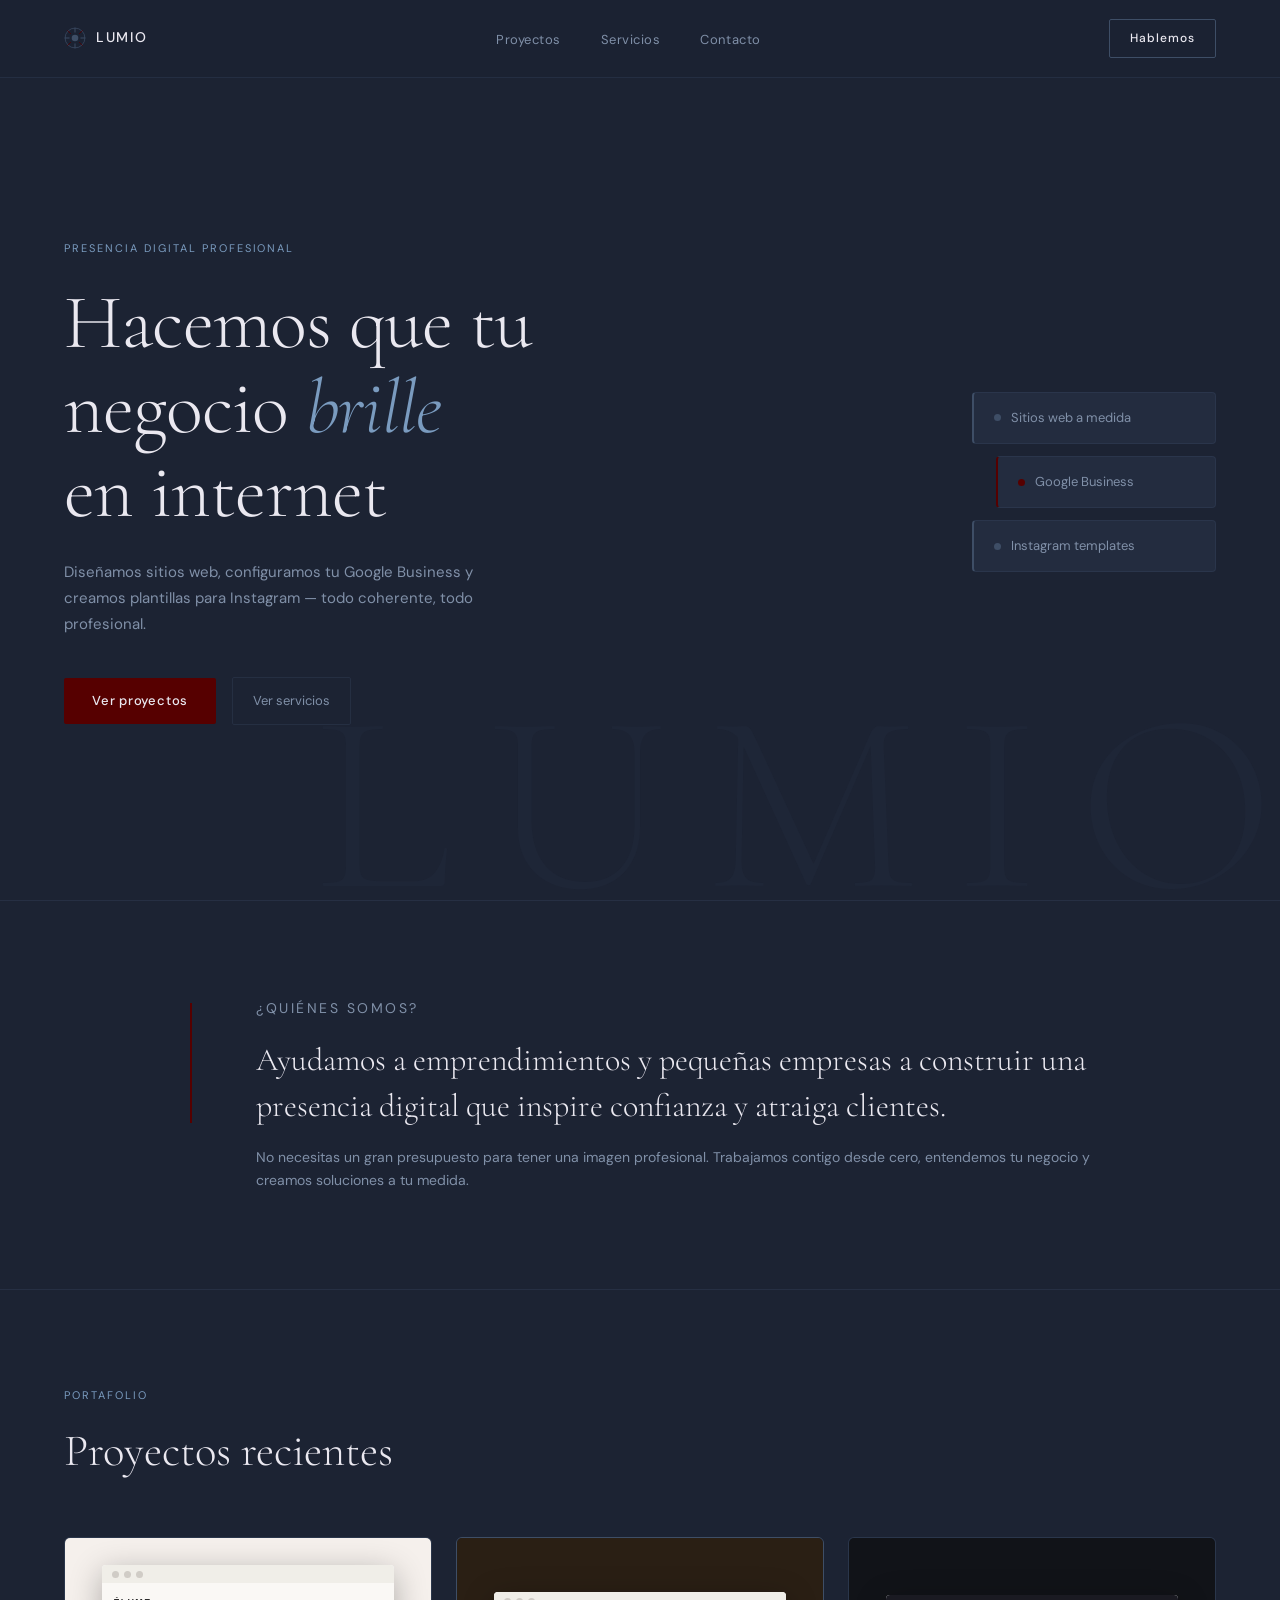
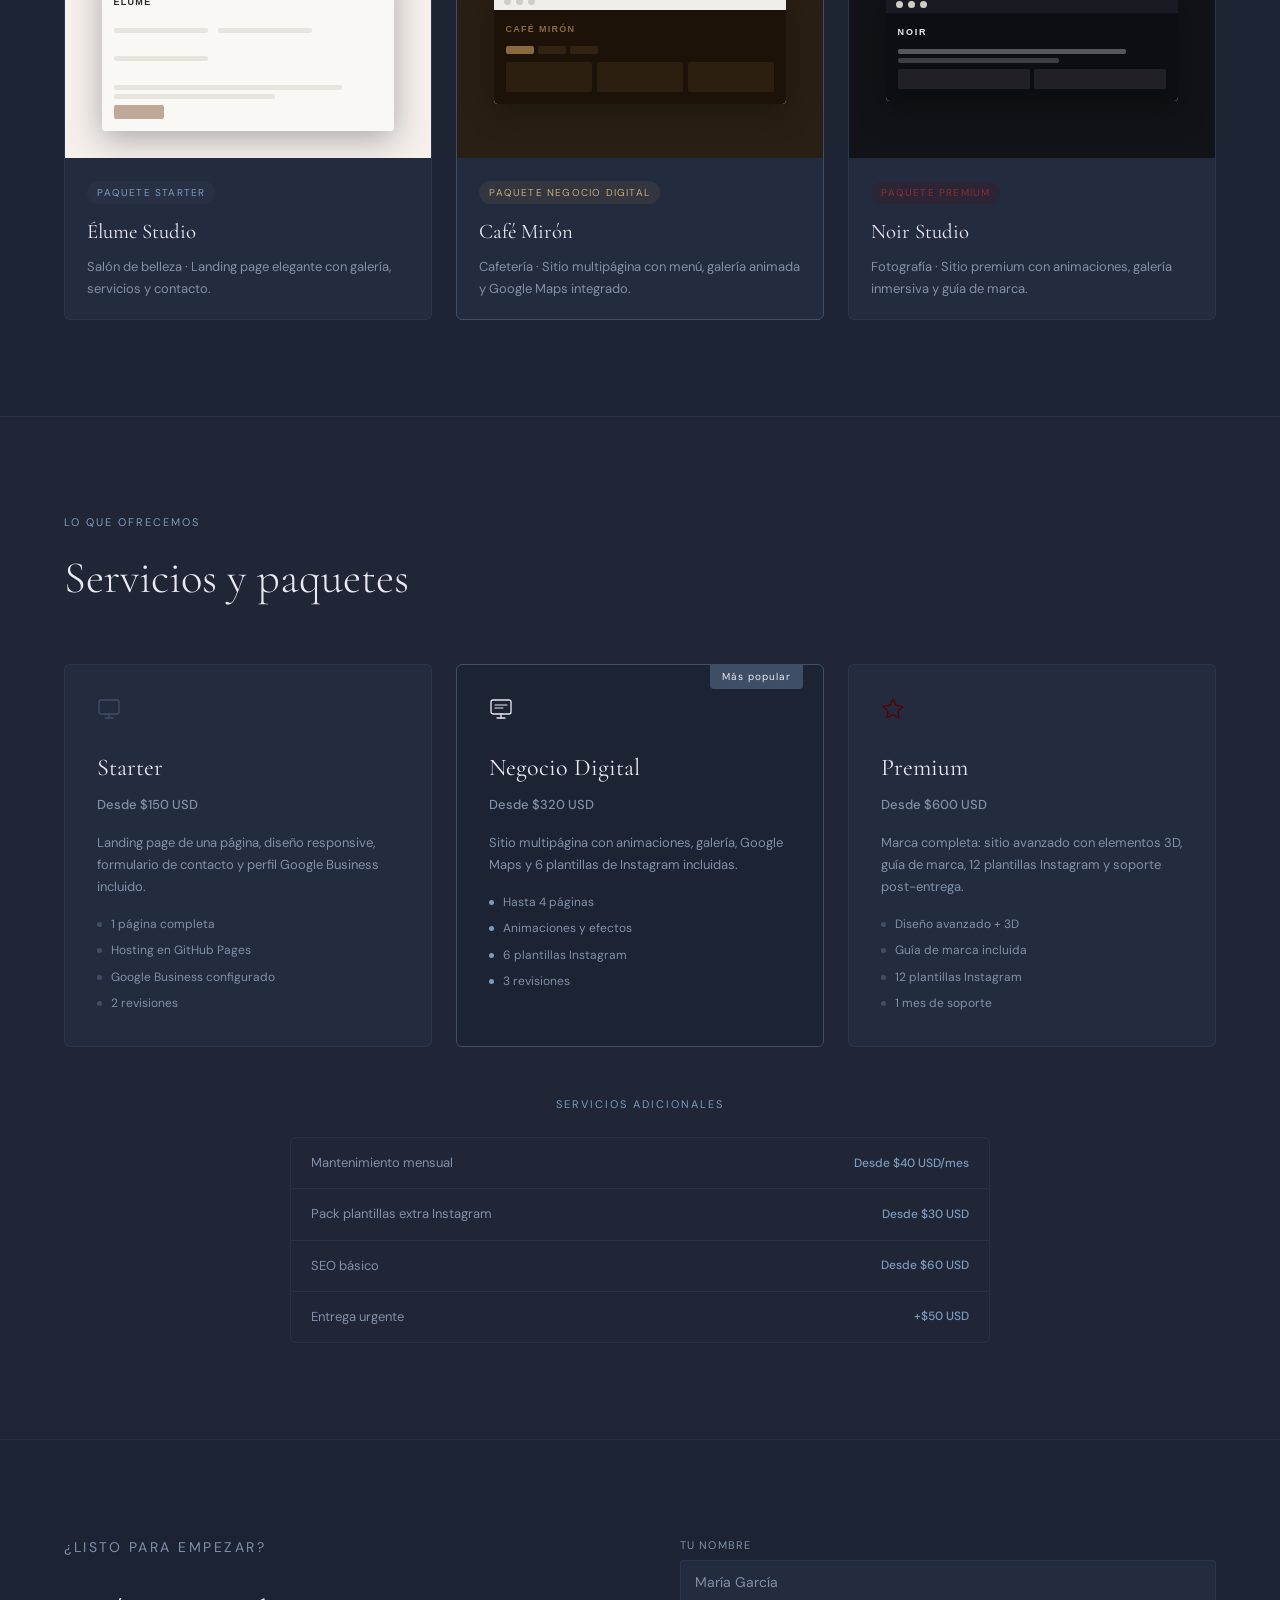
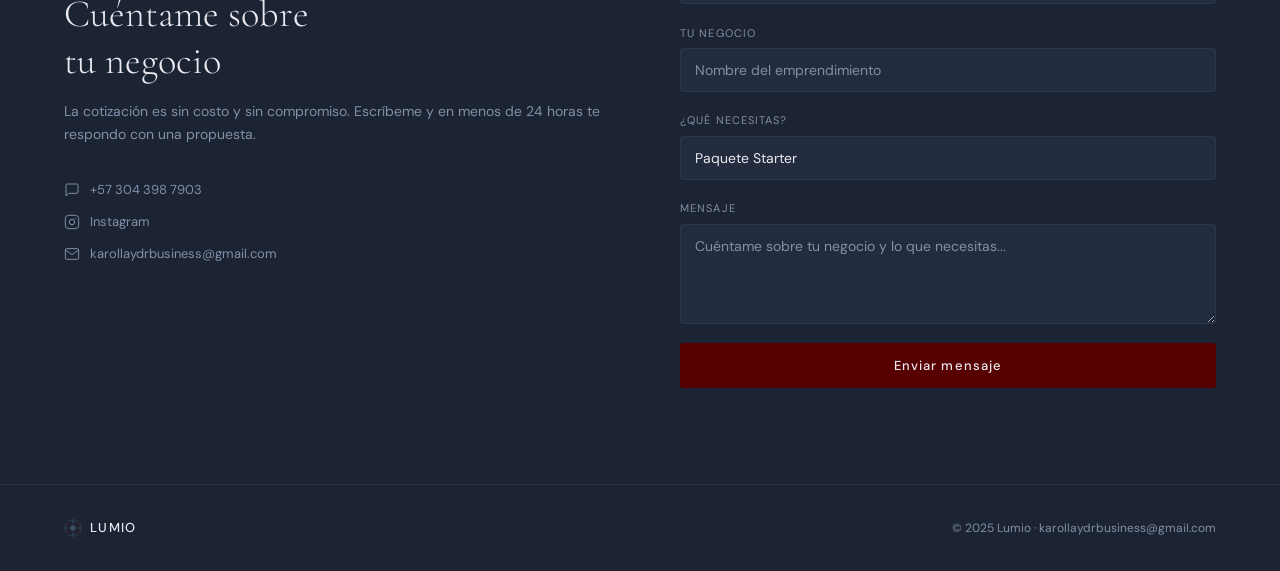
==== index.html @ 151c06fd "archivos" ====
<!DOCTYPE html>
<html lang="es">
<head>
  <meta charset="UTF-8">
  <meta name="viewport" content="width=device-width, initial-scale=1.0">
  <title>Lumio — Presencia Digital Profesional</title>
  <link rel="preconnect" href="https://fonts.googleapis.com">
  <link rel="preconnect" href="https://fonts.gstatic.com" crossorigin>
  <link href="https://fonts.googleapis.com/css2?family=Cormorant+Garamond:ital,wght@0,300;0,400;0,600;1,300;1,400&family=DM+Sans:wght@300;400;500&display=swap" rel="stylesheet">
  <link rel="stylesheet" href="style.css">
</head>
<body>

  <!-- NAV -->
  <nav class="nav">
    <div class="nav-logo">
      <svg width="22" height="22" viewBox="0 0 30 30" fill="none">
        <circle cx="15" cy="15" r="13.5" stroke="#3E4E66" stroke-width="1"/>
        <circle cx="15" cy="15" r="4.5" fill="#3E4E66"/>
        <line x1="15" y1="1.5" x2="15" y2="7" stroke="#3E4E66" stroke-width="1.3" stroke-linecap="round"/>
        <line x1="15" y1="23" x2="15" y2="28.5" stroke="#3E4E66" stroke-width="1.3" stroke-linecap="round"/>
        <line x1="1.5" y1="15" x2="7" y2="15" stroke="#3E4E66" stroke-width="1.3" stroke-linecap="round"/>
        <line x1="23" y1="15" x2="28.5" y2="15" stroke="#3E4E66" stroke-width="1.3" stroke-linecap="round"/>
        <line x1="5" y1="5" x2="9" y2="9" stroke="#560000" stroke-width="1.1" stroke-linecap="round"/>
        <line x1="21" y1="21" x2="25" y2="25" stroke="#560000" stroke-width="1.1" stroke-linecap="round"/>
        <line x1="25" y1="5" x2="21" y2="9" stroke="#560000" stroke-width="1.1" stroke-linecap="round"/>
        <line x1="9" y1="21" x2="5" y2="25" stroke="#560000" stroke-width="1.1" stroke-linecap="round"/>
      </svg>
      <span>LUMIO</span>
    </div>
    <ul class="nav-links">
      <li><a href="#proyectos">Proyectos</a></li>
      <li><a href="#servicios">Servicios</a></li>
      <li><a href="#contacto">Contacto</a></li>
    </ul>
    <a href="https://wa.me/573043987903" target="_blank" class="nav-cta">Hablemos</a>
  </nav>

  <!-- HERO -->
  <section class="hero">
    <div class="hero-bg-text">LUMIO</div>
    <div class="hero-content">
      <p class="hero-tag">Presencia digital profesional</p>
      <h1 class="hero-title">
        Hacemos que tu<br>
        negocio <em>brille</em><br>
        en internet
      </h1>
      <p class="hero-sub">Diseñamos sitios web, configuramos tu Google Business y creamos plantillas para Instagram — todo coherente, todo profesional.</p>
      <div class="hero-actions">
        <a href="#proyectos" class="btn-primary">Ver proyectos</a>
        <a href="#servicios" class="btn-ghost">Ver servicios</a>
      </div>
    </div>
    <div class="hero-visual">
      <div class="hero-card hc1">
        <span class="hc-dot"></span>
        <p>Sitios web a medida</p>
      </div>
      <div class="hero-card hc2">
        <span class="hc-dot hc-dot--red"></span>
        <p>Google Business</p>
      </div>
      <div class="hero-card hc3">
        <span class="hc-dot"></span>
        <p>Instagram templates</p>
      </div>
    </div>
  </section>

  <!-- SOBRE LUMIO -->
  <section class="about">
    <div class="about-inner">
      <div class="about-line"></div>
      <div class="about-text">
        <p class="about-label">¿Quiénes somos?</p>
        <h2>Ayudamos a emprendimientos y pequeñas empresas a construir una presencia digital que inspire confianza y atraiga clientes.</h2>
        <p>No necesitas un gran presupuesto para tener una imagen profesional. Trabajamos contigo desde cero, entendemos tu negocio y creamos soluciones a tu medida.</p>
      </div>
    </div>
  </section>

  <!-- PROYECTOS -->
  <section class="projects" id="proyectos">
    <div class="section-header">
      <p class="section-tag">Portafolio</p>
      <h2>Proyectos recientes</h2>
    </div>

    <div class="projects-grid">

      <div class="project-card">
        <div class="project-img pi1">
          <div class="project-overlay">
            <a href="elume-studio/index.html" class="project-link" target="_blank">Ver sitio →</a>
          </div>
          <div class="project-mockup">
            <div class="pm-bar">
              <span></span><span></span><span></span>
            </div>
            <div class="pm-content pm-elume">
              <div class="pm-logo">ÉLUME</div>
              <div class="pm-nav-lines">
                <div class="pm-line short"></div>
                <div class="pm-line short"></div>
                <div class="pm-line short"></div>
              </div>
              <div class="pm-hero-block">
                <div class="pm-line long"></div>
                <div class="pm-line medium"></div>
                <div class="pm-btn-sm"></div>
              </div>
            </div>
          </div>
        </div>
        <div class="project-info">
          <span class="project-tag">Paquete Starter</span>
          <h3>Élume Studio</h3>
          <p>Salón de belleza · Landing page elegante con galería, servicios y contacto.</p>
        </div>
      </div>

      <div class="project-card project-card--featured">
        <div class="project-img pi2">
          <div class="project-overlay">
            <a href="cafe-miron/index.html" class="project-link" target="_blank">Ver sitio →</a>
          </div>
          <div class="project-mockup">
            <div class="pm-bar">
              <span></span><span></span><span></span>
            </div>
            <div class="pm-content pm-cafe">
              <div class="pm-logo" style="color:#8B6A3E;">CAFÉ MIRÓN</div>
              <div class="pm-tabs">
                <div class="pm-tab active"></div>
                <div class="pm-tab"></div>
                <div class="pm-tab"></div>
              </div>
              <div class="pm-cards-row">
                <div class="pm-mini-card"></div>
                <div class="pm-mini-card"></div>
                <div class="pm-mini-card"></div>
              </div>
            </div>
          </div>
        </div>
        <div class="project-info">
          <span class="project-tag project-tag--featured">Paquete Negocio Digital</span>
          <h3>Café Mirón</h3>
          <p>Cafetería · Sitio multipágina con menú, galería animada y Google Maps integrado.</p>
        </div>
      </div>

      <div class="project-card">
        <div class="project-img pi3">
          <div class="project-overlay">
            <a href="noir-studio/index.html" class="project-link" target="_blank">Ver sitio →</a>
          </div>
          <div class="project-mockup">
            <div class="pm-bar pm-bar--dark">
              <span></span><span></span><span></span>
            </div>
            <div class="pm-content pm-noir">
              <div class="pm-logo" style="color:#EAE8F0; letter-spacing:0.2em;">NOIR</div>
              <div class="pm-hero-full">
                <div class="pm-line long" style="background:rgba(255,255,255,0.3)"></div>
                <div class="pm-line medium" style="background:rgba(255,255,255,0.2)"></div>
              </div>
              <div class="pm-grid-2">
                <div class="pm-img-block dark"></div>
                <div class="pm-img-block dark"></div>
              </div>
            </div>
          </div>
        </div>
        <div class="project-info">
          <span class="project-tag project-tag--premium">Paquete Premium</span>
          <h3>Noir Studio</h3>
          <p>Fotografía · Sitio premium con animaciones, galería inmersiva y guía de marca.</p>
        </div>
      </div>

    </div>
  </section>

  <!-- SERVICIOS -->
  <section class="services" id="servicios">
    <div class="section-header">
      <p class="section-tag">Lo que ofrecemos</p>
      <h2>Servicios y paquetes</h2>
    </div>

    <div class="services-grid">
      <div class="service-card">
        <div class="service-icon">
          <svg width="24" height="24" viewBox="0 0 24 24" fill="none">
            <rect x="2" y="3" width="20" height="14" rx="2" stroke="#3E4E66" stroke-width="1.3"/>
            <line x1="8" y1="21" x2="16" y2="21" stroke="#3E4E66" stroke-width="1.3" stroke-linecap="round"/>
            <line x1="12" y1="17" x2="12" y2="21" stroke="#3E4E66" stroke-width="1.3" stroke-linecap="round"/>
          </svg>
        </div>
        <h3>Starter</h3>
        <p class="service-price">Desde $150 USD</p>
        <p>Landing page de una página, diseño responsive, formulario de contacto y perfil Google Business incluido.</p>
        <ul>
          <li>1 página completa</li>
          <li>Hosting en GitHub Pages</li>
          <li>Google Business configurado</li>
          <li>2 revisiones</li>
        </ul>
      </div>

      <div class="service-card service-card--featured">
        <div class="service-badge">Más popular</div>
        <div class="service-icon">
          <svg width="24" height="24" viewBox="0 0 24 24" fill="none">
            <rect x="2" y="3" width="20" height="14" rx="2" stroke="#EAE8F0" stroke-width="1.3"/>
            <line x1="6" y1="8" x2="18" y2="8" stroke="#EAE8F0" stroke-width="1" stroke-linecap="round"/>
            <line x1="6" y1="11" x2="14" y2="11" stroke="#EAE8F0" stroke-width="1" stroke-linecap="round"/>
            <line x1="8" y1="21" x2="16" y2="21" stroke="#EAE8F0" stroke-width="1.3" stroke-linecap="round"/>
            <line x1="12" y1="17" x2="12" y2="21" stroke="#EAE8F0" stroke-width="1.3" stroke-linecap="round"/>
          </svg>
        </div>
        <h3>Negocio Digital</h3>
        <p class="service-price">Desde $320 USD</p>
        <p>Sitio multipágina con animaciones, galería, Google Maps y 6 plantillas de Instagram incluidas.</p>
        <ul>
          <li>Hasta 4 páginas</li>
          <li>Animaciones y efectos</li>
          <li>6 plantillas Instagram</li>
          <li>3 revisiones</li>
        </ul>
      </div>

      <div class="service-card">
        <div class="service-icon">
          <svg width="24" height="24" viewBox="0 0 24 24" fill="none">
            <polygon points="12,2 15.09,8.26 22,9.27 17,14.14 18.18,21.02 12,17.77 5.82,21.02 7,14.14 2,9.27 8.91,8.26" stroke="#560000" stroke-width="1.3" stroke-linejoin="round"/>
          </svg>
        </div>
        <h3>Premium</h3>
        <p class="service-price">Desde $600 USD</p>
        <p>Marca completa: sitio avanzado con elementos 3D, guía de marca, 12 plantillas Instagram y soporte post-entrega.</p>
        <ul>
          <li>Diseño avanzado + 3D</li>
          <li>Guía de marca incluida</li>
          <li>12 plantillas Instagram</li>
          <li>1 mes de soporte</li>
        </ul>
      </div>
    </div>

    <div class="addons">
      <p class="section-tag" style="text-align:center; margin-bottom:1.5rem;">Servicios adicionales</p>
      <div class="addons-grid">
        <div class="addon">
          <span>Mantenimiento mensual</span>
          <span class="addon-price">Desde $40 USD/mes</span>
        </div>
        <div class="addon">
          <span>Pack plantillas extra Instagram</span>
          <span class="addon-price">Desde $30 USD</span>
        </div>
        <div class="addon">
          <span>SEO básico</span>
          <span class="addon-price">Desde $60 USD</span>
        </div>
        <div class="addon">
          <span>Entrega urgente</span>
          <span class="addon-price">+$50 USD</span>
        </div>
      </div>
    </div>
  </section>

  <!-- CONTACTO -->
  <section class="contact" id="contacto">
    <div class="contact-inner">
      <div class="contact-text">
        <p class="section-tag">¿Listo para empezar?</p>
        <h2>Cuéntame sobre<br>tu negocio</h2>
        <p>La cotización es sin costo y sin compromiso. Escríbeme y en menos de 24 horas te respondo con una propuesta.</p>
        <div class="contact-channels">
          <a href="https://wa.me/573043987903" target="_blank" class="channel">
            <svg width="16" height="16" viewBox="0 0 24 24" fill="none"><path d="M21 15a2 2 0 0 1-2 2H7l-4 4V5a2 2 0 0 1 2-2h14a2 2 0 0 1 2 2z" stroke="currentColor" stroke-width="1.5" stroke-linejoin="round"/></svg>
            +57 304 398 7903
          </a>
          <a href="#" class="channel">
            <svg width="16" height="16" viewBox="0 0 24 24" fill="none"><rect x="2" y="2" width="20" height="20" rx="5" stroke="currentColor" stroke-width="1.5"/><circle cx="12" cy="12" r="4" stroke="currentColor" stroke-width="1.5"/><circle cx="17.5" cy="6.5" r="1" fill="currentColor"/></svg>
            Instagram
          </a>
          <a href="mailto:karollaydrbusiness@gmail.com" class="channel">
            <svg width="16" height="16" viewBox="0 0 24 24" fill="none"><path d="M4 4h16c1.1 0 2 .9 2 2v12c0 1.1-.9 2-2 2H4c-1.1 0-2-.9-2-2V6c0-1.1.9-2 2-2z" stroke="currentColor" stroke-width="1.5"/><polyline points="22,6 12,13 2,6" stroke="currentColor" stroke-width="1.5"/></svg>
            karollaydrbusiness@gmail.com
          </a>
        </div>
      </div>
      <div class="contact-form">
        <div class="form-group">
          <label>Tu nombre</label>
          <input type="text" placeholder="María García">
        </div>
        <div class="form-group">
          <label>Tu negocio</label>
          <input type="text" placeholder="Nombre del emprendimiento">
        </div>
        <div class="form-group">
          <label>¿Qué necesitas?</label>
          <select>
            <option>Paquete Starter</option>
            <option>Paquete Negocio Digital</option>
            <option>Paquete Premium</option>
            <option>No estoy seguro/a</option>
          </select>
        </div>
        <div class="form-group">
          <label>Mensaje</label>
          <textarea placeholder="Cuéntame sobre tu negocio y lo que necesitas..."></textarea>
        </div>
        <button class="btn-submit">Enviar mensaje</button>
      </div>
    </div>
  </section>

  <!-- FOOTER -->
  <footer class="footer">
    <div class="footer-inner">
      <div class="footer-logo">
        <svg width="18" height="18" viewBox="0 0 30 30" fill="none">
          <circle cx="15" cy="15" r="13.5" stroke="#3E4E66" stroke-width="1"/>
          <circle cx="15" cy="15" r="4.5" fill="#3E4E66"/>
          <line x1="15" y1="1.5" x2="15" y2="7" stroke="#3E4E66" stroke-width="1.3" stroke-linecap="round"/>
          <line x1="15" y1="23" x2="15" y2="28.5" stroke="#3E4E66" stroke-width="1.3" stroke-linecap="round"/>
          <line x1="1.5" y1="15" x2="7" y2="15" stroke="#3E4E66" stroke-width="1.3" stroke-linecap="round"/>
          <line x1="23" y1="15" x2="28.5" y2="15" stroke="#3E4E66" stroke-width="1.3" stroke-linecap="round"/>
          <line x1="5" y1="5" x2="9" y2="9" stroke="#560000" stroke-width="1.1" stroke-linecap="round"/>
          <line x1="21" y1="21" x2="25" y2="25" stroke="#560000" stroke-width="1.1" stroke-linecap="round"/>
          <line x1="25" y1="5" x2="21" y2="9" stroke="#560000" stroke-width="1.1" stroke-linecap="round"/>
          <line x1="9" y1="21" x2="5" y2="25" stroke="#560000" stroke-width="1.1" stroke-linecap="round"/>
        </svg>
        <span>LUMIO</span>
      </div>
      <p>© 2025 Lumio · <a href="mailto:karollaydrbusiness@gmail.com" style="color:var(--muted); text-decoration:none;">karollaydrbusiness@gmail.com</a></p>
    </div>
  </footer>

  <script src="main.js"></script>
</body>
</html>
---- style.css ----
/* ── RESET & BASE ── */
*, *::before, *::after { box-sizing: border-box; margin: 0; padding: 0; }
 
:root {
  --blue-dark:   #1C2333;
  --blue-mid:    #3E4E66;
  --blue-light:  #7A9BBF;
  --burgundy:    #560000;
  --burgundy-lt: #8B3030;
  --cream:       #EAE8F0;
  --muted:       #8090A8;
  --surface:     #232C3F;
  --border:      rgba(62, 78, 102, 0.3);
  --font-display: 'Cormorant Garamond', Georgia, serif;
  --font-body:    'DM Sans', sans-serif;
}
 
html { scroll-behavior: smooth; }
 
body {
  background: var(--blue-dark);
  color: var(--cream);
  font-family: var(--font-body);
  font-size: 16px;
  line-height: 1.7;
  overflow-x: hidden;
}
 
/* ── NAV ── */
.nav {
  position: fixed;
  top: 0; left: 0; right: 0;
  z-index: 100;
  display: flex;
  align-items: center;
  justify-content: space-between;
  padding: 1.2rem 4rem;
  background: rgba(28, 35, 51, 0.85);
  backdrop-filter: blur(12px);
  border-bottom: 0.5px solid var(--border);
}
 
.nav-logo {
  display: flex;
  align-items: center;
  gap: 10px;
  font-family: var(--font-body);
  font-size: 14px;
  font-weight: 500;
  letter-spacing: 0.12em;
  color: var(--cream);
  text-decoration: none;
}
 
.nav-links {
  display: flex;
  gap: 2.5rem;
  list-style: none;
}
 
.nav-links a {
  font-size: 13px;
  color: var(--muted);
  text-decoration: none;
  letter-spacing: 0.04em;
  transition: color 0.2s;
}
 
.nav-links a:hover { color: var(--cream); }
 
.nav-cta {
  font-size: 12px;
  font-weight: 500;
  letter-spacing: 0.08em;
  color: var(--cream);
  text-decoration: none;
  border: 0.5px solid var(--blue-mid);
  padding: 8px 20px;
  border-radius: 2px;
  transition: background 0.2s, border-color 0.2s;
}
 
.nav-cta:hover {
  background: var(--blue-mid);
}
 
/* ── HERO ── */
.hero {
  min-height: 100vh;
  display: flex;
  align-items: center;
  justify-content: space-between;
  padding: 8rem 4rem 4rem;
  position: relative;
  overflow: hidden;
}
 
.hero-bg-text {
  position: absolute;
  bottom: -2rem;
  right: -2rem;
  font-family: var(--font-display);
  font-size: clamp(8rem, 20vw, 18rem);
  font-weight: 300;
  color: rgba(62, 78, 102, 0.08);
  letter-spacing: 0.15em;
  pointer-events: none;
  user-select: none;
  line-height: 1;
}
 
.hero-content {
  max-width: 580px;
  position: relative;
  z-index: 1;
  animation: fadeUp 0.9s ease both;
}
 
.hero-tag {
  font-size: 11px;
  letter-spacing: 0.18em;
  text-transform: uppercase;
  color: var(--blue-light);
  margin-bottom: 1.5rem;
}
 
.hero-title {
  font-family: var(--font-display);
  font-size: clamp(3rem, 6vw, 5rem);
  font-weight: 300;
  line-height: 1.1;
  margin-bottom: 1.5rem;
  letter-spacing: -0.01em;
}
 
.hero-title em {
  font-style: italic;
  color: var(--blue-light);
}
 
.hero-sub {
  font-size: 15px;
  color: var(--muted);
  max-width: 440px;
  margin-bottom: 2.5rem;
  line-height: 1.75;
}
 
.hero-actions {
  display: flex;
  gap: 1rem;
  align-items: center;
}
 
.btn-primary {
  font-size: 13px;
  font-weight: 500;
  letter-spacing: 0.06em;
  color: var(--cream);
  background: var(--burgundy);
  text-decoration: none;
  padding: 12px 28px;
  border-radius: 2px;
  transition: background 0.2s, transform 0.15s;
}
 
.btn-primary:hover {
  background: var(--burgundy-lt);
  transform: translateY(-1px);
}
 
.btn-ghost {
  font-size: 13px;
  color: var(--muted);
  text-decoration: none;
  padding: 12px 20px;
  border: 0.5px solid var(--border);
  border-radius: 2px;
  transition: color 0.2s, border-color 0.2s;
}
 
.btn-ghost:hover {
  color: var(--cream);
  border-color: var(--blue-mid);
}
 
.hero-visual {
  display: flex;
  flex-direction: column;
  gap: 12px;
  position: relative;
  z-index: 1;
  animation: fadeUp 0.9s 0.2s ease both;
}
 
.hero-card {
  background: var(--surface);
  border: 0.5px solid var(--border);
  border-left: 2px solid var(--blue-mid);
  border-radius: 4px;
  padding: 14px 20px;
  display: flex;
  align-items: center;
  gap: 10px;
  font-size: 13px;
  color: var(--muted);
  min-width: 220px;
  transition: transform 0.2s, border-color 0.2s;
}
 
.hero-card:hover {
  transform: translateX(4px);
  border-left-color: var(--blue-light);
}
 
.hc2 { border-left-color: var(--burgundy); margin-left: 24px; }
.hc2:hover { border-left-color: var(--burgundy-lt); }
 
.hc-dot {
  width: 7px; height: 7px;
  border-radius: 50%;
  background: var(--blue-mid);
  flex-shrink: 0;
}
 
.hc-dot--red { background: var(--burgundy); }
 
/* ── ABOUT ── */
.about {
  padding: 6rem 4rem;
  border-top: 0.5px solid var(--border);
}
 
.about-inner {
  display: flex;
  gap: 4rem;
  align-items: flex-start;
  max-width: 900px;
  margin: 0 auto;
}
 
.about-line {
  width: 2px;
  height: 120px;
  background: var(--burgundy);
  flex-shrink: 0;
  margin-top: 6px;
}
 
.about-label {
  font-size: 11px;
  letter-spacing: 0.18em;
  text-transform: uppercase;
  color: var(--blue-light);
  margin-bottom: 1rem;
}
 
.about-text h2 {
  font-family: var(--font-display);
  font-size: clamp(1.4rem, 2.5vw, 2rem);
  font-weight: 300;
  line-height: 1.45;
  margin-bottom: 1rem;
  color: var(--cream);
}
 
.about-text p {
  font-size: 14px;
  color: var(--muted);
}
 
/* ── PROJECTS ── */
.projects {
  padding: 6rem 4rem;
  border-top: 0.5px solid var(--border);
}
 
.section-header {
  margin-bottom: 3rem;
}
 
.section-tag {
  font-size: 11px;
  letter-spacing: 0.18em;
  text-transform: uppercase;
  color: var(--blue-light);
  margin-bottom: 0.5rem;
}
 
.section-header h2 {
  font-family: var(--font-display);
  font-size: clamp(2rem, 3.5vw, 2.8rem);
  font-weight: 300;
  color: var(--cream);
}
 
.projects-grid {
  display: grid;
  grid-template-columns: repeat(3, 1fr);
  gap: 1.5rem;
}
 
.project-card {
  background: var(--surface);
  border: 0.5px solid var(--border);
  border-radius: 6px;
  overflow: hidden;
  transition: transform 0.25s, border-color 0.25s;
}
 
.project-card:hover {
  transform: translateY(-4px);
  border-color: var(--blue-mid);
}
 
.project-card--featured {
  border-color: var(--blue-mid);
}
 
.project-img {
  height: 220px;
  position: relative;
  overflow: hidden;
  display: flex;
  align-items: center;
  justify-content: center;
}
 
.pi1 { background: #F5F0EC; }
.pi2 { background: #2A1F14; }
.pi3 { background: #111318; }
 
.project-overlay {
  position: absolute;
  inset: 0;
  background: rgba(28, 35, 51, 0.85);
  display: flex;
  align-items: center;
  justify-content: center;
  opacity: 0;
  transition: opacity 0.25s;
}
 
.project-card:hover .project-overlay { opacity: 1; }
 
.project-link {
  font-size: 13px;
  font-weight: 500;
  color: var(--cream);
  text-decoration: none;
  border: 0.5px solid rgba(234, 232, 240, 0.4);
  padding: 10px 22px;
  border-radius: 2px;
  transition: background 0.2s;
}
 
.project-link:hover { background: rgba(234,232,240,0.1); }
 
/* ── PROJECT MOCKUPS ── */
.project-mockup {
  width: 80%;
  background: white;
  border-radius: 4px;
  overflow: hidden;
  box-shadow: 0 8px 32px rgba(0,0,0,0.3);
}
 
.pm-bar {
  height: 18px;
  background: #F0EEE8;
  display: flex;
  align-items: center;
  gap: 5px;
  padding: 0 10px;
}
 
.pm-bar--dark { background: #1A1A22; }
 
.pm-bar span {
  width: 7px; height: 7px;
  border-radius: 50%;
  background: #D0CCC6;
}
 
.pm-content {
  padding: 12px;
}
 
.pm-logo {
  font-size: 9px;
  font-weight: 600;
  letter-spacing: 0.14em;
  color: #2A2A2A;
  margin-bottom: 8px;
  font-family: sans-serif;
}
 
.pm-line {
  height: 5px;
  border-radius: 2px;
  background: #E8E4DE;
  margin-bottom: 4px;
}
 
.pm-line.long { width: 85%; }
.pm-line.medium { width: 60%; }
.pm-line.short { width: 35%; display: inline-block; margin-right: 6px; }
 
.pm-btn-sm {
  width: 50px; height: 14px;
  background: #C0A898;
  border-radius: 2px;
  margin-top: 6px;
}
 
.pm-nav-lines { margin-bottom: 8px; }
 
.pm-hero-block { padding-top: 4px; }
 
.pm-elume { background: #FAF8F5; }
 
.pm-cafe { background: #1C1208; }
.pm-cafe .pm-logo { color: #8B6A3E; }
.pm-cafe .pm-line { background: rgba(139,106,62,0.25); }
 
.pm-tabs {
  display: flex;
  gap: 4px;
  margin-bottom: 8px;
}
 
.pm-tab {
  width: 28px; height: 8px;
  background: rgba(139,106,62,0.2);
  border-radius: 2px;
}
 
.pm-tab.active { background: #8B6A3E; }
 
.pm-cards-row {
  display: flex;
  gap: 5px;
}
 
.pm-mini-card {
  flex: 1;
  height: 30px;
  background: rgba(139,106,62,0.15);
  border-radius: 2px;
}
 
.pm-noir { background: #0D0D14; }
.pm-hero-full { margin: 6px 0; }
 
.pm-grid-2 {
  display: grid;
  grid-template-columns: 1fr 1fr;
  gap: 4px;
  margin-top: 6px;
}
 
.pm-img-block {
  height: 20px;
  background: rgba(255,255,255,0.08);
  border-radius: 2px;
}
 
/* ── PROJECT INFO ── */
.project-info {
  padding: 1.2rem 1.4rem;
}
 
.project-tag {
  font-size: 10px;
  letter-spacing: 0.12em;
  text-transform: uppercase;
  color: var(--blue-light);
  background: rgba(62,78,102,0.15);
  padding: 3px 10px;
  border-radius: 20px;
  display: inline-block;
  margin-bottom: 0.6rem;
}
 
.project-tag--featured {
  color: #C8A87A;
  background: rgba(139,106,62,0.15);
}
 
.project-tag--premium {
  color: var(--burgundy-lt);
  background: rgba(86,0,0,0.15);
}
 
.project-info h3 {
  font-family: var(--font-display);
  font-size: 1.3rem;
  font-weight: 400;
  margin-bottom: 0.4rem;
  color: var(--cream);
}
 
.project-info p {
  font-size: 13px;
  color: var(--muted);
}
 
/* ── SERVICES ── */
.services {
  padding: 6rem 4rem;
  border-top: 0.5px solid var(--border);
  background: rgba(255,255,255,0.015);
}
 
.services-grid {
  display: grid;
  grid-template-columns: repeat(3, 1fr);
  gap: 1.5rem;
  margin-bottom: 3rem;
}
 
.service-card {
  background: var(--surface);
  border: 0.5px solid var(--border);
  border-radius: 6px;
  padding: 2rem;
  position: relative;
  transition: transform 0.2s, border-color 0.2s;
}
 
.service-card:hover {
  transform: translateY(-3px);
  border-color: var(--blue-mid);
}
 
.service-card--featured {
  background: var(--blue-dark);
  border-color: var(--blue-mid);
  border-width: 1.5px;
}
 
.service-badge {
  position: absolute;
  top: -1px; right: 20px;
  font-size: 10px;
  letter-spacing: 0.1em;
  background: var(--blue-mid);
  color: var(--cream);
  padding: 4px 12px;
  border-radius: 0 0 4px 4px;
}
 
.service-icon {
  margin-bottom: 1.2rem;
}
 
.service-card h3 {
  font-family: var(--font-display);
  font-size: 1.5rem;
  font-weight: 400;
  margin-bottom: 0.3rem;
  color: var(--cream);
}
 
.service-price {
  font-size: 13px;
  color: var(--blue-light);
  margin-bottom: 0.8rem;
  font-weight: 500;
}
 
.service-card p {
  font-size: 13px;
  color: var(--muted);
  margin-bottom: 1rem;
}
 
.service-card ul {
  list-style: none;
  display: flex;
  flex-direction: column;
  gap: 6px;
}
 
.service-card li {
  font-size: 12px;
  color: var(--muted);
  padding-left: 14px;
  position: relative;
}
 
.service-card li::before {
  content: '';
  position: absolute;
  left: 0; top: 8px;
  width: 5px; height: 5px;
  border-radius: 50%;
  background: var(--blue-mid);
}
 
.service-card--featured li::before { background: var(--blue-light); }
 
/* ── ADDONS ── */
.addons { max-width: 700px; margin: 0 auto; }
 
.addons-grid {
  display: flex;
  flex-direction: column;
  gap: 0;
  border: 0.5px solid var(--border);
  border-radius: 6px;
  overflow: hidden;
}
 
.addon {
  display: flex;
  justify-content: space-between;
  align-items: center;
  padding: 14px 20px;
  font-size: 13px;
  color: var(--muted);
  border-bottom: 0.5px solid var(--border);
  transition: background 0.15s;
}
 
.addon:last-child { border-bottom: none; }
.addon:hover { background: var(--surface); }
 
.addon-price {
  color: var(--blue-light);
  font-weight: 500;
  font-size: 12px;
}
 
/* ── CONTACT ── */
.contact {
  padding: 6rem 4rem;
  border-top: 0.5px solid var(--border);
}
 
.contact-inner {
  display: grid;
  grid-template-columns: 1fr 1fr;
  gap: 5rem;
  align-items: start;
}
 
.contact-text h2 {
  font-family: var(--font-display);
  font-size: clamp(2rem, 3vw, 2.8rem);
  font-weight: 300;
  line-height: 1.2;
  margin: 0.5rem 0 1rem;
  color: var(--cream);
}
 
.contact-text p {
  font-size: 14px;
  color: var(--muted);
  margin-bottom: 2rem;
}
 
.contact-channels {
  display: flex;
  flex-direction: column;
  gap: 10px;
}
 
.channel {
  display: flex;
  align-items: center;
  gap: 10px;
  font-size: 13px;
  color: var(--muted);
  text-decoration: none;
  transition: color 0.2s;
}
 
.channel:hover { color: var(--cream); }
 
.contact-form {
  display: flex;
  flex-direction: column;
  gap: 1.2rem;
}
 
.form-group {
  display: flex;
  flex-direction: column;
  gap: 6px;
}
 
.form-group label {
  font-size: 11px;
  letter-spacing: 0.1em;
  text-transform: uppercase;
  color: var(--muted);
}
 
.form-group input,
.form-group select,
.form-group textarea {
  background: var(--surface);
  border: 0.5px solid var(--border);
  border-radius: 3px;
  color: var(--cream);
  font-family: var(--font-body);
  font-size: 14px;
  padding: 12px 14px;
  outline: none;
  transition: border-color 0.2s;
}
 
.form-group input::placeholder,
.form-group textarea::placeholder { color: var(--muted); }
 
.form-group input:focus,
.form-group select:focus,
.form-group textarea:focus { border-color: var(--blue-mid); }
 
.form-group select { appearance: none; cursor: pointer; }
 
.form-group textarea { height: 100px; resize: vertical; }
 
.btn-submit {
  background: var(--burgundy);
  color: var(--cream);
  border: none;
  border-radius: 3px;
  font-family: var(--font-body);
  font-size: 13px;
  font-weight: 500;
  letter-spacing: 0.08em;
  padding: 14px;
  cursor: pointer;
  transition: background 0.2s, transform 0.15s;
}
 
.btn-submit:hover {
  background: var(--burgundy-lt);
  transform: translateY(-1px);
}
 
/* ── FOOTER ── */
.footer {
  border-top: 0.5px solid var(--border);
  padding: 2rem 4rem;
}
 
.footer-inner {
  display: flex;
  justify-content: space-between;
  align-items: center;
}
 
.footer-logo {
  display: flex;
  align-items: center;
  gap: 8px;
  font-size: 13px;
  font-weight: 500;
  letter-spacing: 0.1em;
  color: var(--cream);
}
 
.footer p {
  font-size: 12px;
  color: var(--muted);
}
 
/* ── ANIMATIONS ── */
@keyframes fadeUp {
  from { opacity: 0; transform: translateY(24px); }
  to   { opacity: 1; transform: translateY(0); }
}
 
.reveal {
  opacity: 0;
  transform: translateY(20px);
  transition: opacity 0.6s ease, transform 0.6s ease;
}
 
.reveal.visible {
  opacity: 1;
  transform: translateY(0);
}
 
/* ── RESPONSIVE ── */
@media (max-width: 900px) {
  .nav { padding: 1rem 2rem; }
  .nav-links { display: none; }
  .hero { flex-direction: column; padding: 7rem 2rem 3rem; gap: 3rem; }
  .hero-visual { flex-direction: row; flex-wrap: wrap; }
  .hero-card { min-width: 160px; }
  .hc2 { margin-left: 0; }
  .about { padding: 4rem 2rem; }
  .projects { padding: 4rem 2rem; }
  .projects-grid { grid-template-columns: 1fr; }
  .services { padding: 4rem 2rem; }
  .services-grid { grid-template-columns: 1fr; }
  .contact { padding: 4rem 2rem; }
  .contact-inner { grid-template-columns: 1fr; gap: 3rem; }
  .footer { padding: 1.5rem 2rem; }
}
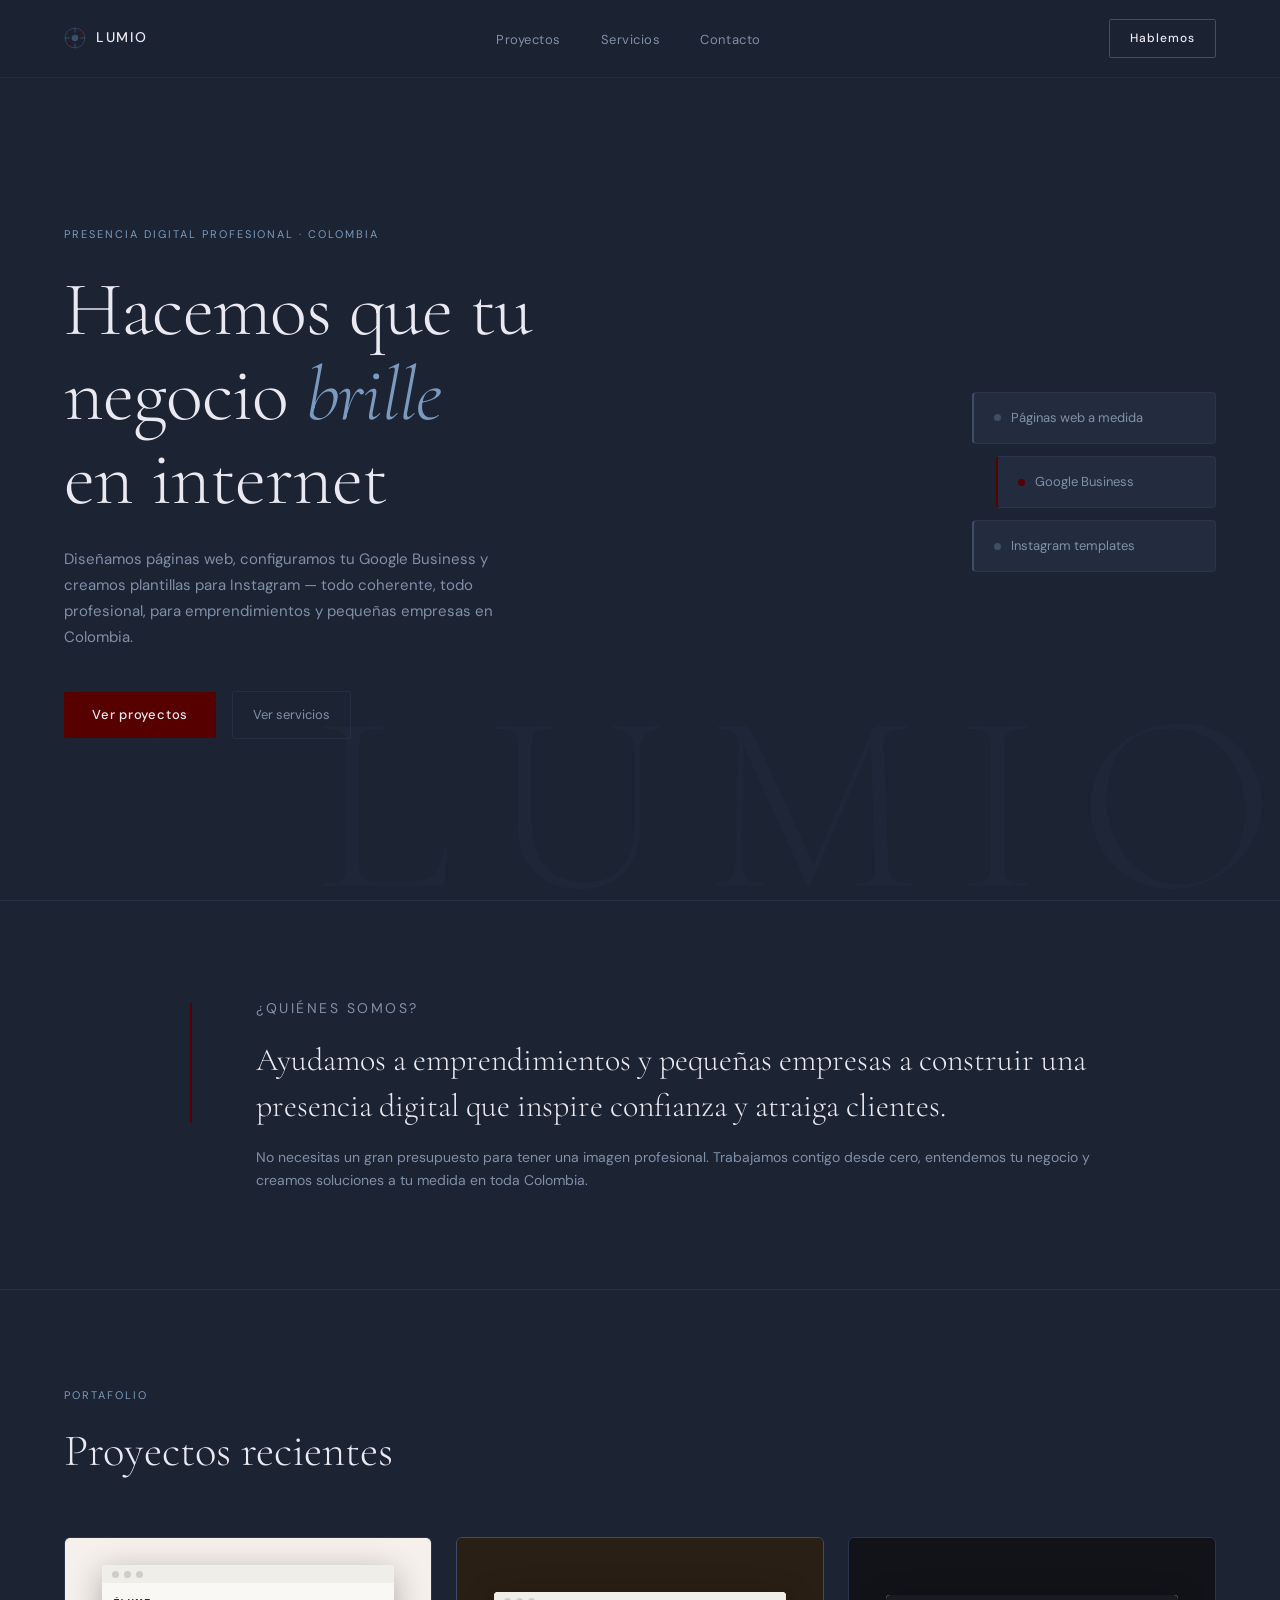
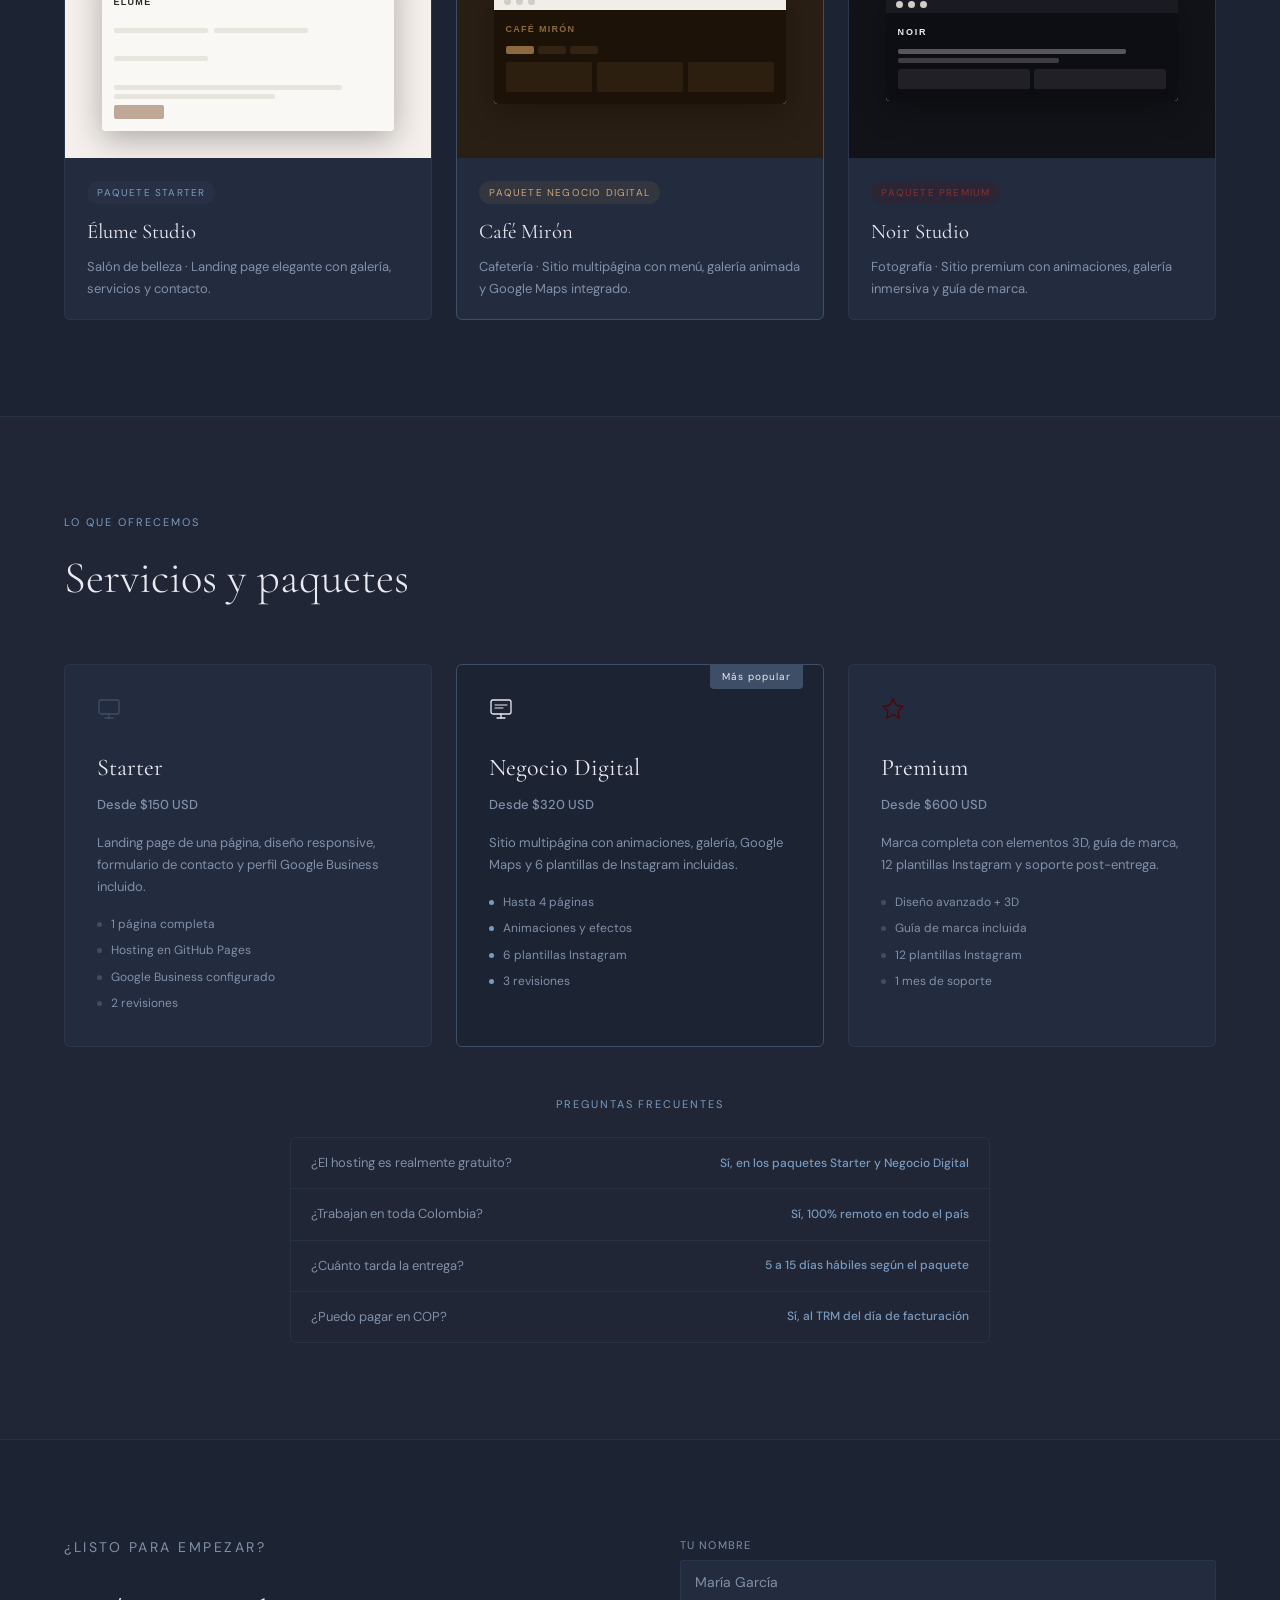
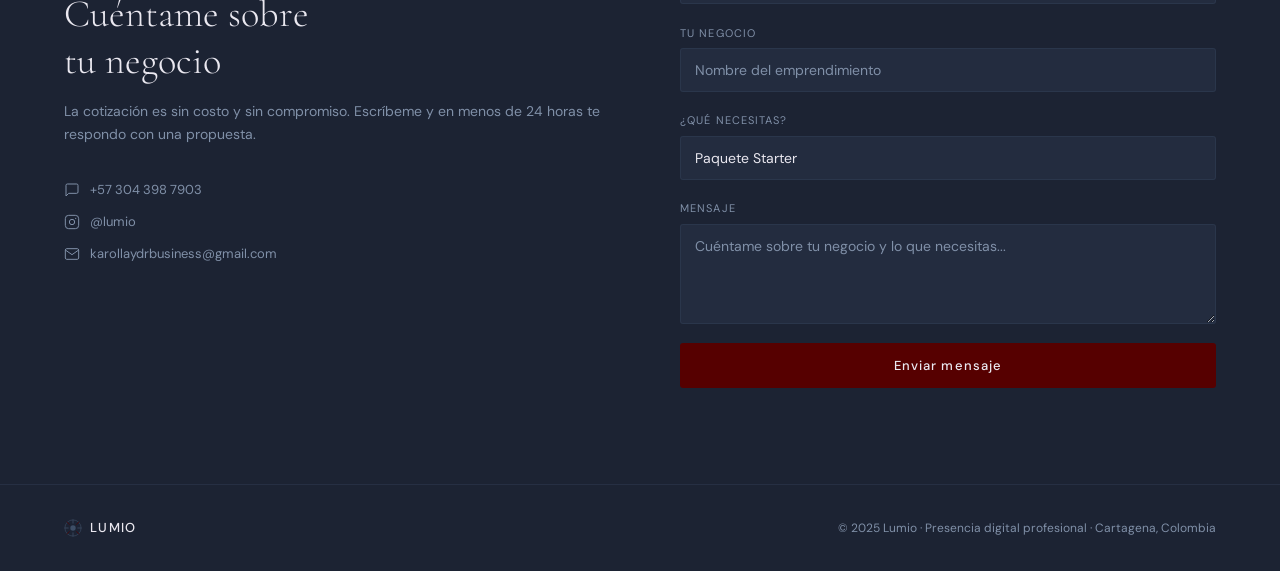
==== commit 1b8a0ba6: "SEO" ====
--- a/index.html
+++ b/index.html
@@ -3,7 +3,164 @@
 <head>
   <meta charset="UTF-8">
   <meta name="viewport" content="width=device-width, initial-scale=1.0">
-  <title>Lumio — Presencia Digital Profesional</title>
+
+  <!-- ═══════════════════════════════════════════
+       SEO CORE — Title & Description
+       Aparecen en los resultados de Google
+  ════════════════════════════════════════════ -->
+  <title>Lumio — Páginas Web para Emprendimientos y Pequeñas Empresas | Cartagena, Colombia</title>
+  <meta name="description" content="Diseño de páginas web profesionales, perfil de Google Business y plantillas de Instagram para emprendimientos y pequeñas empresas en Colombia. Desde $150 USD. Hosting gratuito disponible.">
+  <meta name="keywords" content="páginas web para emprendimientos, diseño web Cartagena, páginas web Colombia, diseño web para pequeñas empresas, Google Business Cartagena, plantillas Instagram Colombia, páginas web baratas Colombia">
+  <meta name="author" content="Lumio">
+  <meta name="robots" content="index, follow">
+  <meta name="language" content="Spanish">
+  <meta name="geo.region" content="CO-BOL">
+  <meta name="geo.placename" content="Cartagena, Colombia">
+
+  <!-- ═══════════════════════════════════════════
+       CANONICAL — Evita contenido duplicado
+  ════════════════════════════════════════════ -->
+  <link rel="canonical" href="https://lumioOG.github.io/">
+
+  <!-- ═══════════════════════════════════════════
+       OPEN GRAPH — Cómo se ve al compartir en redes
+  ════════════════════════════════════════════ -->
+  <meta property="og:type" content="website">
+  <meta property="og:url" content="https://lumioOG.github.io/">
+  <meta property="og:title" content="Lumio — Páginas Web Profesionales para Emprendimientos">
+  <meta property="og:description" content="Diseñamos tu presencia digital completa: página web, Google Business y redes sociales. Para emprendimientos y pequeñas empresas en Colombia. Desde $150 USD.">
+  <meta property="og:image" content="https://lumioOG.github.io/assets/og-image.jpg">
+  <meta property="og:image:width" content="1200">
+  <meta property="og:image:height" content="630">
+  <meta property="og:locale" content="es_CO">
+  <meta property="og:site_name" content="Lumio">
+
+  <!-- ═══════════════════════════════════════════
+       TWITTER CARD
+  ════════════════════════════════════════════ -->
+  <meta name="twitter:card" content="summary_large_image">
+  <meta name="twitter:title" content="Lumio — Páginas Web para Emprendimientos">
+  <meta name="twitter:description" content="Presencia digital profesional para pequeñas empresas. Web + Google Business + Instagram desde $150 USD.">
+  <meta name="twitter:image" content="https://lumioOG.github.io/assets/og-image.jpg">
+
+  <!-- ═══════════════════════════════════════════
+       SCHEMA.ORG — Datos estructurados
+       Le dice a Google exactamente qué es Lumio
+  ════════════════════════════════════════════ -->
+  <script type="application/ld+json">
+  {
+    "@context": "https://schema.org",
+    "@type": "ProfessionalService",
+    "name": "Lumio",
+    "description": "Diseño de páginas web profesionales, perfil de Google Business y plantillas de Instagram para emprendimientos y pequeñas empresas en Colombia.",
+    "url": "https://lumioOG.github.io",
+    "logo": "https://lumioOG.github.io/assets/logo.png",
+    "image": "https://lumioOG.github.io/assets/og-image.jpg",
+    "telephone": "+573043987903",
+    "email": "karollaydrbusiness@gmail.com",
+    "address": {
+      "@type": "PostalAddress",
+      "addressLocality": "Cartagena",
+      "addressRegion": "Bolívar",
+      "addressCountry": "CO"
+    },
+    "geo": {
+      "@type": "GeoCoordinates",
+      "latitude": "10.3910",
+      "longitude": "-75.4794"
+    },
+    "areaServed": {
+      "@type": "Country",
+      "name": "Colombia"
+    },
+    "serviceType": [
+      "Diseño de páginas web",
+      "Google Business",
+      "Diseño de redes sociales",
+      "SEO básico",
+      "Plantillas de Instagram"
+    ],
+    "priceRange": "$$",
+    "openingHours": "Mo-Fr 08:00-18:00",
+    "sameAs": [
+      "https://www.instagram.com/lumio",
+      "https://wa.me/573043987903"
+    ],
+    "hasOfferCatalog": {
+      "@type": "OfferCatalog",
+      "name": "Paquetes de presencia digital",
+      "itemListElement": [
+        {
+          "@type": "Offer",
+          "name": "Paquete Starter",
+          "description": "Landing page de una página, responsive, formulario de contacto y perfil Google Business.",
+          "price": "150",
+          "priceCurrency": "USD"
+        },
+        {
+          "@type": "Offer",
+          "name": "Paquete Negocio Digital",
+          "description": "Sitio multipágina con animaciones, galería, Google Maps y 6 plantillas de Instagram.",
+          "price": "320",
+          "priceCurrency": "USD"
+        },
+        {
+          "@type": "Offer",
+          "name": "Paquete Premium",
+          "description": "Sitio avanzado con elementos 3D, guía de marca, 12 plantillas Instagram y soporte post-entrega.",
+          "price": "600",
+          "priceCurrency": "USD"
+        }
+      ]
+    }
+  }
+  </script>
+
+  <!-- ═══════════════════════════════════════════
+       SCHEMA — FAQ (aparece en resultados de Google)
+  ════════════════════════════════════════════ -->
+  <script type="application/ld+json">
+  {
+    "@context": "https://schema.org",
+    "@type": "FAQPage",
+    "mainEntity": [
+      {
+        "@type": "Question",
+        "name": "¿Cuánto cuesta una página web para mi emprendimiento?",
+        "acceptedAnswer": {
+          "@type": "Answer",
+          "text": "En Lumio los precios empiezan desde $150 USD para una landing page básica. También tenemos paquetes desde $320 USD con sitio multipágina, animaciones y plantillas de Instagram incluidas."
+        }
+      },
+      {
+        "@type": "Question",
+        "name": "¿Ofrecen hosting gratuito para la página web?",
+        "acceptedAnswer": {
+          "@type": "Answer",
+          "text": "Sí. En los paquetes Starter y Negocio Digital utilizamos GitHub Pages como hosting completamente gratuito, sin costo mensual para el cliente."
+        }
+      },
+      {
+        "@type": "Question",
+        "name": "¿Trabajan con emprendimientos de todo Colombia?",
+        "acceptedAnswer": {
+          "@type": "Answer",
+          "text": "Sí, atendemos clientes en toda Colombia. Trabajamos de forma 100% remota y entregamos todos los archivos listos para usar."
+        }
+      },
+      {
+        "@type": "Question",
+        "name": "¿Qué incluye el perfil de Google Business?",
+        "acceptedAnswer": {
+          "@type": "Answer",
+          "text": "Creamos y optimizamos completamente tu perfil de Google Business: descripción con palabras clave, categorías, horarios, fotos de calidad y configuración del número de WhatsApp directo."
+        }
+      }
+    ]
+  }
+  </script>
+
+  <!-- FONTS -->
   <link rel="preconnect" href="https://fonts.googleapis.com">
   <link rel="preconnect" href="https://fonts.gstatic.com" crossorigin>
   <link href="https://fonts.googleapis.com/css2?family=Cormorant+Garamond:ital,wght@0,300;0,400;0,600;1,300;1,400&family=DM+Sans:wght@300;400;500&display=swap" rel="stylesheet">
@@ -12,9 +169,10 @@
 <body>
 
   <!-- NAV -->
-  <nav class="nav">
-    <div class="nav-logo">
-      <svg width="22" height="22" viewBox="0 0 30 30" fill="none">
+  <nav class="nav" aria-label="Navegación principal">
+    <div class="nav-logo" aria-label="Lumio - Inicio">
+      <svg width="22" height="22" viewBox="0 0 30 30" fill="none" role="img" aria-label="Logo Lumio">
+        <title>Logo Lumio</title>
         <circle cx="15" cy="15" r="13.5" stroke="#3E4E66" stroke-width="1"/>
         <circle cx="15" cy="15" r="4.5" fill="#3E4E66"/>
         <line x1="15" y1="1.5" x2="15" y2="7" stroke="#3E4E66" stroke-width="1.3" stroke-linecap="round"/>
@@ -33,29 +191,29 @@
       <li><a href="#servicios">Servicios</a></li>
       <li><a href="#contacto">Contacto</a></li>
     </ul>
-    <a href="https://wa.me/573043987903" target="_blank" class="nav-cta">Hablemos</a>
+    <a href="https://wa.me/573043987903" target="_blank" rel="noopener" class="nav-cta" aria-label="Contactar a Lumio por WhatsApp">Hablemos</a>
   </nav>
 
   <!-- HERO -->
-  <section class="hero">
-    <div class="hero-bg-text">LUMIO</div>
+  <section class="hero" aria-labelledby="hero-title">
+    <div class="hero-bg-text" aria-hidden="true">LUMIO</div>
     <div class="hero-content">
-      <p class="hero-tag">Presencia digital profesional</p>
-      <h1 class="hero-title">
+      <p class="hero-tag">Presencia digital profesional · Colombia</p>
+      <h1 class="hero-title" id="hero-title">
         Hacemos que tu<br>
         negocio <em>brille</em><br>
         en internet
       </h1>
-      <p class="hero-sub">Diseñamos sitios web, configuramos tu Google Business y creamos plantillas para Instagram — todo coherente, todo profesional.</p>
+      <p class="hero-sub">Diseñamos páginas web, configuramos tu Google Business y creamos plantillas para Instagram — todo coherente, todo profesional, para emprendimientos y pequeñas empresas en Colombia.</p>
       <div class="hero-actions">
         <a href="#proyectos" class="btn-primary">Ver proyectos</a>
         <a href="#servicios" class="btn-ghost">Ver servicios</a>
       </div>
     </div>
-    <div class="hero-visual">
+    <div class="hero-visual" aria-hidden="true">
       <div class="hero-card hc1">
         <span class="hc-dot"></span>
-        <p>Sitios web a medida</p>
+        <p>Páginas web a medida</p>
       </div>
       <div class="hero-card hc2">
         <span class="hc-dot hc-dot--red"></span>
@@ -69,47 +227,37 @@
   </section>
 
   <!-- SOBRE LUMIO -->
-  <section class="about">
+  <section class="about" aria-labelledby="about-title">
     <div class="about-inner">
-      <div class="about-line"></div>
+      <div class="about-line" aria-hidden="true"></div>
       <div class="about-text">
         <p class="about-label">¿Quiénes somos?</p>
-        <h2>Ayudamos a emprendimientos y pequeñas empresas a construir una presencia digital que inspire confianza y atraiga clientes.</h2>
-        <p>No necesitas un gran presupuesto para tener una imagen profesional. Trabajamos contigo desde cero, entendemos tu negocio y creamos soluciones a tu medida.</p>
+        <h2 id="about-title">Ayudamos a emprendimientos y pequeñas empresas a construir una presencia digital que inspire confianza y atraiga clientes.</h2>
+        <p>No necesitas un gran presupuesto para tener una imagen profesional. Trabajamos contigo desde cero, entendemos tu negocio y creamos soluciones a tu medida en toda Colombia.</p>
       </div>
     </div>
   </section>
 
   <!-- PROYECTOS -->
-  <section class="projects" id="proyectos">
+  <section class="projects" id="proyectos" aria-labelledby="proyectos-title">
     <div class="section-header">
       <p class="section-tag">Portafolio</p>
-      <h2>Proyectos recientes</h2>
+      <h2 id="proyectos-title">Proyectos recientes</h2>
     </div>
 
     <div class="projects-grid">
 
-      <div class="project-card">
+      <article class="project-card">
         <div class="project-img pi1">
           <div class="project-overlay">
-            <a href="elume-studio/index.html" class="project-link" target="_blank">Ver sitio →</a>
-          </div>
-          <div class="project-mockup">
-            <div class="pm-bar">
-              <span></span><span></span><span></span>
-            </div>
+            <a href="elume-studio/index.html" class="project-link" target="_blank" rel="noopener" aria-label="Ver sitio web de Élume Studio">Ver sitio →</a>
+          </div>
+          <div class="project-mockup" aria-hidden="true">
+            <div class="pm-bar"><span></span><span></span><span></span></div>
             <div class="pm-content pm-elume">
               <div class="pm-logo">ÉLUME</div>
-              <div class="pm-nav-lines">
-                <div class="pm-line short"></div>
-                <div class="pm-line short"></div>
-                <div class="pm-line short"></div>
-              </div>
-              <div class="pm-hero-block">
-                <div class="pm-line long"></div>
-                <div class="pm-line medium"></div>
-                <div class="pm-btn-sm"></div>
-              </div>
+              <div class="pm-nav-lines"><div class="pm-line short"></div><div class="pm-line short"></div><div class="pm-line short"></div></div>
+              <div class="pm-hero-block"><div class="pm-line long"></div><div class="pm-line medium"></div><div class="pm-btn-sm"></div></div>
             </div>
           </div>
         </div>
@@ -118,29 +266,19 @@
           <h3>Élume Studio</h3>
           <p>Salón de belleza · Landing page elegante con galería, servicios y contacto.</p>
         </div>
-      </div>
-
-      <div class="project-card project-card--featured">
+      </article>
+
+      <article class="project-card project-card--featured">
         <div class="project-img pi2">
           <div class="project-overlay">
-            <a href="cafe-miron/index.html" class="project-link" target="_blank">Ver sitio →</a>
-          </div>
-          <div class="project-mockup">
-            <div class="pm-bar">
-              <span></span><span></span><span></span>
-            </div>
+            <a href="cafe-miron/index.html" class="project-link" target="_blank" rel="noopener" aria-label="Ver sitio web de Café Mirón">Ver sitio →</a>
+          </div>
+          <div class="project-mockup" aria-hidden="true">
+            <div class="pm-bar"><span></span><span></span><span></span></div>
             <div class="pm-content pm-cafe">
               <div class="pm-logo" style="color:#8B6A3E;">CAFÉ MIRÓN</div>
-              <div class="pm-tabs">
-                <div class="pm-tab active"></div>
-                <div class="pm-tab"></div>
-                <div class="pm-tab"></div>
-              </div>
-              <div class="pm-cards-row">
-                <div class="pm-mini-card"></div>
-                <div class="pm-mini-card"></div>
-                <div class="pm-mini-card"></div>
-              </div>
+              <div class="pm-tabs"><div class="pm-tab active"></div><div class="pm-tab"></div><div class="pm-tab"></div></div>
+              <div class="pm-cards-row"><div class="pm-mini-card"></div><div class="pm-mini-card"></div><div class="pm-mini-card"></div></div>
             </div>
           </div>
         </div>
@@ -149,27 +287,19 @@
           <h3>Café Mirón</h3>
           <p>Cafetería · Sitio multipágina con menú, galería animada y Google Maps integrado.</p>
         </div>
-      </div>
-
-      <div class="project-card">
+      </article>
+
+      <article class="project-card">
         <div class="project-img pi3">
           <div class="project-overlay">
-            <a href="noir-studio/index.html" class="project-link" target="_blank">Ver sitio →</a>
-          </div>
-          <div class="project-mockup">
-            <div class="pm-bar pm-bar--dark">
-              <span></span><span></span><span></span>
-            </div>
+            <a href="noir-studio/index.html" class="project-link" target="_blank" rel="noopener" aria-label="Ver sitio web de Noir Studio">Ver sitio →</a>
+          </div>
+          <div class="project-mockup" aria-hidden="true">
+            <div class="pm-bar pm-bar--dark"><span></span><span></span><span></span></div>
             <div class="pm-content pm-noir">
               <div class="pm-logo" style="color:#EAE8F0; letter-spacing:0.2em;">NOIR</div>
-              <div class="pm-hero-full">
-                <div class="pm-line long" style="background:rgba(255,255,255,0.3)"></div>
-                <div class="pm-line medium" style="background:rgba(255,255,255,0.2)"></div>
-              </div>
-              <div class="pm-grid-2">
-                <div class="pm-img-block dark"></div>
-                <div class="pm-img-block dark"></div>
-              </div>
+              <div class="pm-hero-full"><div class="pm-line long" style="background:rgba(255,255,255,0.3)"></div><div class="pm-line medium" style="background:rgba(255,255,255,0.2)"></div></div>
+              <div class="pm-grid-2"><div class="pm-img-block dark"></div><div class="pm-img-block dark"></div></div>
             </div>
           </div>
         </div>
@@ -178,22 +308,22 @@
           <h3>Noir Studio</h3>
           <p>Fotografía · Sitio premium con animaciones, galería inmersiva y guía de marca.</p>
         </div>
-      </div>
+      </article>
 
     </div>
   </section>
 
   <!-- SERVICIOS -->
-  <section class="services" id="servicios">
+  <section class="services" id="servicios" aria-labelledby="servicios-title">
     <div class="section-header">
       <p class="section-tag">Lo que ofrecemos</p>
-      <h2>Servicios y paquetes</h2>
+      <h2 id="servicios-title">Servicios y paquetes</h2>
     </div>
 
     <div class="services-grid">
       <div class="service-card">
-        <div class="service-icon">
-          <svg width="24" height="24" viewBox="0 0 24 24" fill="none">
+        <div class="service-icon" aria-hidden="true">
+          <svg width="24" height="24" viewBox="0 0 24 24" fill="none" aria-hidden="true">
             <rect x="2" y="3" width="20" height="14" rx="2" stroke="#3E4E66" stroke-width="1.3"/>
             <line x1="8" y1="21" x2="16" y2="21" stroke="#3E4E66" stroke-width="1.3" stroke-linecap="round"/>
             <line x1="12" y1="17" x2="12" y2="21" stroke="#3E4E66" stroke-width="1.3" stroke-linecap="round"/>
@@ -212,8 +342,8 @@
 
       <div class="service-card service-card--featured">
         <div class="service-badge">Más popular</div>
-        <div class="service-icon">
-          <svg width="24" height="24" viewBox="0 0 24 24" fill="none">
+        <div class="service-icon" aria-hidden="true">
+          <svg width="24" height="24" viewBox="0 0 24 24" fill="none" aria-hidden="true">
             <rect x="2" y="3" width="20" height="14" rx="2" stroke="#EAE8F0" stroke-width="1.3"/>
             <line x1="6" y1="8" x2="18" y2="8" stroke="#EAE8F0" stroke-width="1" stroke-linecap="round"/>
             <line x1="6" y1="11" x2="14" y2="11" stroke="#EAE8F0" stroke-width="1" stroke-linecap="round"/>
@@ -233,14 +363,14 @@
       </div>
 
       <div class="service-card">
-        <div class="service-icon">
-          <svg width="24" height="24" viewBox="0 0 24 24" fill="none">
+        <div class="service-icon" aria-hidden="true">
+          <svg width="24" height="24" viewBox="0 0 24 24" fill="none" aria-hidden="true">
             <polygon points="12,2 15.09,8.26 22,9.27 17,14.14 18.18,21.02 12,17.77 5.82,21.02 7,14.14 2,9.27 8.91,8.26" stroke="#560000" stroke-width="1.3" stroke-linejoin="round"/>
           </svg>
         </div>
         <h3>Premium</h3>
         <p class="service-price">Desde $600 USD</p>
-        <p>Marca completa: sitio avanzado con elementos 3D, guía de marca, 12 plantillas Instagram y soporte post-entrega.</p>
+        <p>Marca completa con elementos 3D, guía de marca, 12 plantillas Instagram y soporte post-entrega.</p>
         <ul>
           <li>Diseño avanzado + 3D</li>
           <li>Guía de marca incluida</li>
@@ -250,63 +380,64 @@
       </div>
     </div>
 
-    <div class="addons">
-      <p class="section-tag" style="text-align:center; margin-bottom:1.5rem;">Servicios adicionales</p>
+    <!-- FAQ — también ayuda al SEO -->
+    <div class="addons" id="faq">
+      <p class="section-tag" style="text-align:center; margin-bottom:1.5rem;">Preguntas frecuentes</p>
       <div class="addons-grid">
         <div class="addon">
-          <span>Mantenimiento mensual</span>
-          <span class="addon-price">Desde $40 USD/mes</span>
+          <span>¿El hosting es realmente gratuito?</span>
+          <span class="addon-price">Sí, en los paquetes Starter y Negocio Digital</span>
         </div>
         <div class="addon">
-          <span>Pack plantillas extra Instagram</span>
-          <span class="addon-price">Desde $30 USD</span>
+          <span>¿Trabajan en toda Colombia?</span>
+          <span class="addon-price">Sí, 100% remoto en todo el país</span>
         </div>
         <div class="addon">
-          <span>SEO básico</span>
-          <span class="addon-price">Desde $60 USD</span>
+          <span>¿Cuánto tarda la entrega?</span>
+          <span class="addon-price">5 a 15 días hábiles según el paquete</span>
         </div>
         <div class="addon">
-          <span>Entrega urgente</span>
-          <span class="addon-price">+$50 USD</span>
+          <span>¿Puedo pagar en COP?</span>
+          <span class="addon-price">Sí, al TRM del día de facturación</span>
         </div>
       </div>
     </div>
   </section>
 
   <!-- CONTACTO -->
-  <section class="contact" id="contacto">
+  <section class="contact" id="contacto" aria-labelledby="contacto-title">
     <div class="contact-inner">
       <div class="contact-text">
         <p class="section-tag">¿Listo para empezar?</p>
-        <h2>Cuéntame sobre<br>tu negocio</h2>
+        <h2 id="contacto-title">Cuéntame sobre<br>tu negocio</h2>
         <p>La cotización es sin costo y sin compromiso. Escríbeme y en menos de 24 horas te respondo con una propuesta.</p>
         <div class="contact-channels">
-          <a href="https://wa.me/573043987903" target="_blank" class="channel">
-            <svg width="16" height="16" viewBox="0 0 24 24" fill="none"><path d="M21 15a2 2 0 0 1-2 2H7l-4 4V5a2 2 0 0 1 2-2h14a2 2 0 0 1 2 2z" stroke="currentColor" stroke-width="1.5" stroke-linejoin="round"/></svg>
+          <a href="https://wa.me/573043987903" target="_blank" rel="noopener" class="channel" aria-label="Contactar por WhatsApp al +57 304 398 7903">
+            <svg width="16" height="16" viewBox="0 0 24 24" fill="none" aria-hidden="true"><path d="M21 15a2 2 0 0 1-2 2H7l-4 4V5a2 2 0 0 1 2-2h14a2 2 0 0 1 2 2z" stroke="currentColor" stroke-width="1.5" stroke-linejoin="round"/></svg>
             +57 304 398 7903
           </a>
-          <a href="#" class="channel">
-            <svg width="16" height="16" viewBox="0 0 24 24" fill="none"><rect x="2" y="2" width="20" height="20" rx="5" stroke="currentColor" stroke-width="1.5"/><circle cx="12" cy="12" r="4" stroke="currentColor" stroke-width="1.5"/><circle cx="17.5" cy="6.5" r="1" fill="currentColor"/></svg>
-            Instagram
+          <a href="https://www.instagram.com/lumio" target="_blank" rel="noopener" class="channel" aria-label="Seguir a Lumio en Instagram">
+            <svg width="16" height="16" viewBox="0 0 24 24" fill="none" aria-hidden="true"><rect x="2" y="2" width="20" height="20" rx="5" stroke="currentColor" stroke-width="1.5"/><circle cx="12" cy="12" r="4" stroke="currentColor" stroke-width="1.5"/><circle cx="17.5" cy="6.5" r="1" fill="currentColor"/></svg>
+            @lumio
           </a>
-          <a href="mailto:karollaydrbusiness@gmail.com" class="channel">
-            <svg width="16" height="16" viewBox="0 0 24 24" fill="none"><path d="M4 4h16c1.1 0 2 .9 2 2v12c0 1.1-.9 2-2 2H4c-1.1 0-2-.9-2-2V6c0-1.1.9-2 2-2z" stroke="currentColor" stroke-width="1.5"/><polyline points="22,6 12,13 2,6" stroke="currentColor" stroke-width="1.5"/></svg>
+          <a href="mailto:karollaydrbusiness@gmail.com" class="channel" aria-label="Enviar correo a Lumio">
+            <svg width="16" height="16" viewBox="0 0 24 24" fill="none" aria-hidden="true"><path d="M4 4h16c1.1 0 2 .9 2 2v12c0 1.1-.9 2-2 2H4c-1.1 0-2-.9-2-2V6c0-1.1.9-2 2-2z" stroke="currentColor" stroke-width="1.5"/><polyline points="22,6 12,13 2,6" stroke="currentColor" stroke-width="1.5"/></svg>
             karollaydrbusiness@gmail.com
           </a>
         </div>
       </div>
-      <div class="contact-form">
+      <div class="contact-form" role="form" aria-label="Formulario de contacto Lumio">
         <div class="form-group">
-          <label>Tu nombre</label>
-          <input type="text" placeholder="María García">
+          <label for="nombre">Tu nombre</label>
+          <input type="text" id="nombre" name="nombre" placeholder="María García" autocomplete="name">
         </div>
         <div class="form-group">
-          <label>Tu negocio</label>
-          <input type="text" placeholder="Nombre del emprendimiento">
+          <label for="negocio">Tu negocio</label>
+          <input type="text" id="negocio" name="negocio" placeholder="Nombre del emprendimiento">
         </div>
         <div class="form-group">
-          <label>¿Qué necesitas?</label>
-          <select>
+          <label for="servicio">¿Qué necesitas?</label>
+          <select id="servicio" name="servicio">
             <option>Paquete Starter</option>
             <option>Paquete Negocio Digital</option>
             <option>Paquete Premium</option>
@@ -314,19 +445,19 @@
           </select>
         </div>
         <div class="form-group">
-          <label>Mensaje</label>
-          <textarea placeholder="Cuéntame sobre tu negocio y lo que necesitas..."></textarea>
-        </div>
-        <button class="btn-submit">Enviar mensaje</button>
+          <label for="mensaje">Mensaje</label>
+          <textarea id="mensaje" name="mensaje" placeholder="Cuéntame sobre tu negocio y lo que necesitas..."></textarea>
+        </div>
+        <button type="button" class="btn-submit" onclick="this.textContent='Mensaje enviado ✓'; this.style.background='var(--blue-mid)'; setTimeout(()=>{this.textContent='Enviar mensaje'; this.style.background=''},3000)">Enviar mensaje</button>
       </div>
     </div>
   </section>
 
   <!-- FOOTER -->
-  <footer class="footer">
+  <footer class="footer" role="contentinfo">
     <div class="footer-inner">
       <div class="footer-logo">
-        <svg width="18" height="18" viewBox="0 0 30 30" fill="none">
+        <svg width="18" height="18" viewBox="0 0 30 30" fill="none" aria-hidden="true">
           <circle cx="15" cy="15" r="13.5" stroke="#3E4E66" stroke-width="1"/>
           <circle cx="15" cy="15" r="4.5" fill="#3E4E66"/>
           <line x1="15" y1="1.5" x2="15" y2="7" stroke="#3E4E66" stroke-width="1.3" stroke-linecap="round"/>
@@ -340,7 +471,7 @@
         </svg>
         <span>LUMIO</span>
       </div>
-      <p>© 2025 Lumio · <a href="mailto:karollaydrbusiness@gmail.com" style="color:var(--muted); text-decoration:none;">karollaydrbusiness@gmail.com</a></p>
+      <p>© 2025 Lumio · Presencia digital profesional · Cartagena, Colombia</p>
     </div>
   </footer>
 
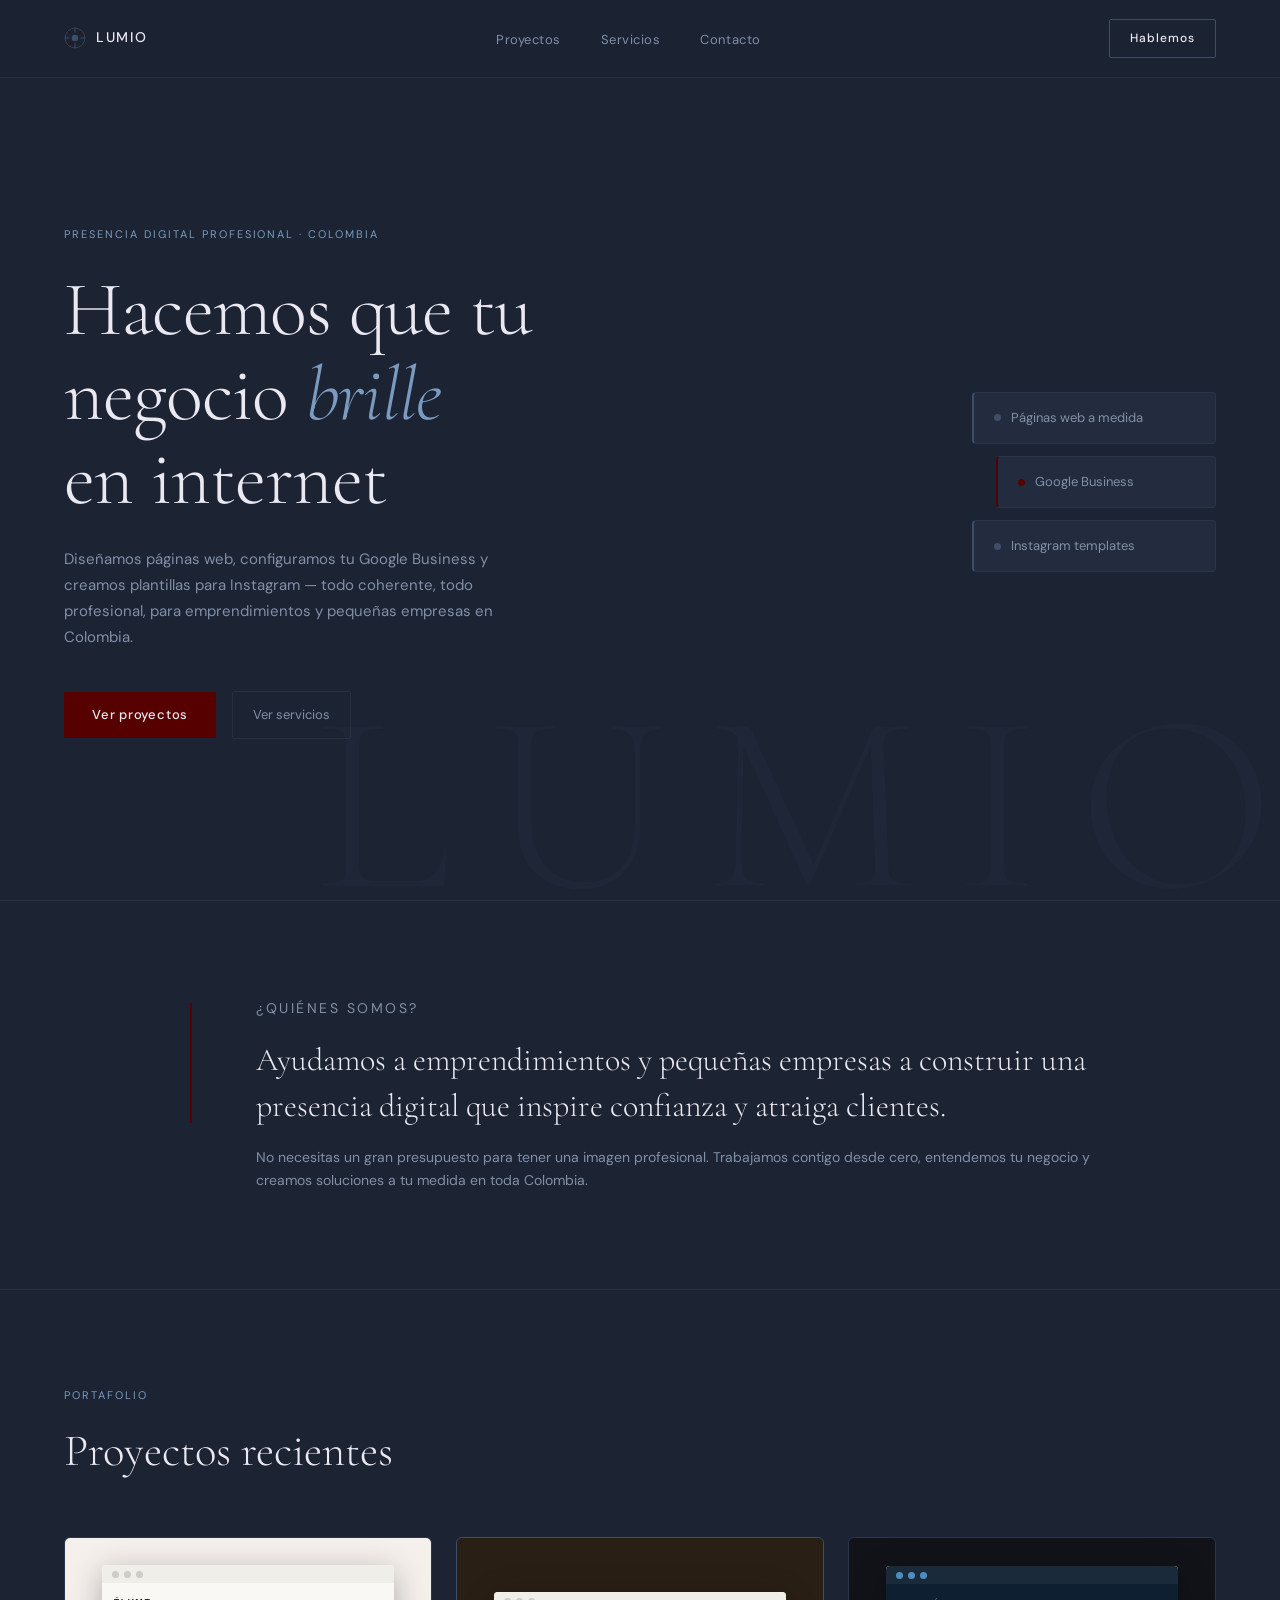
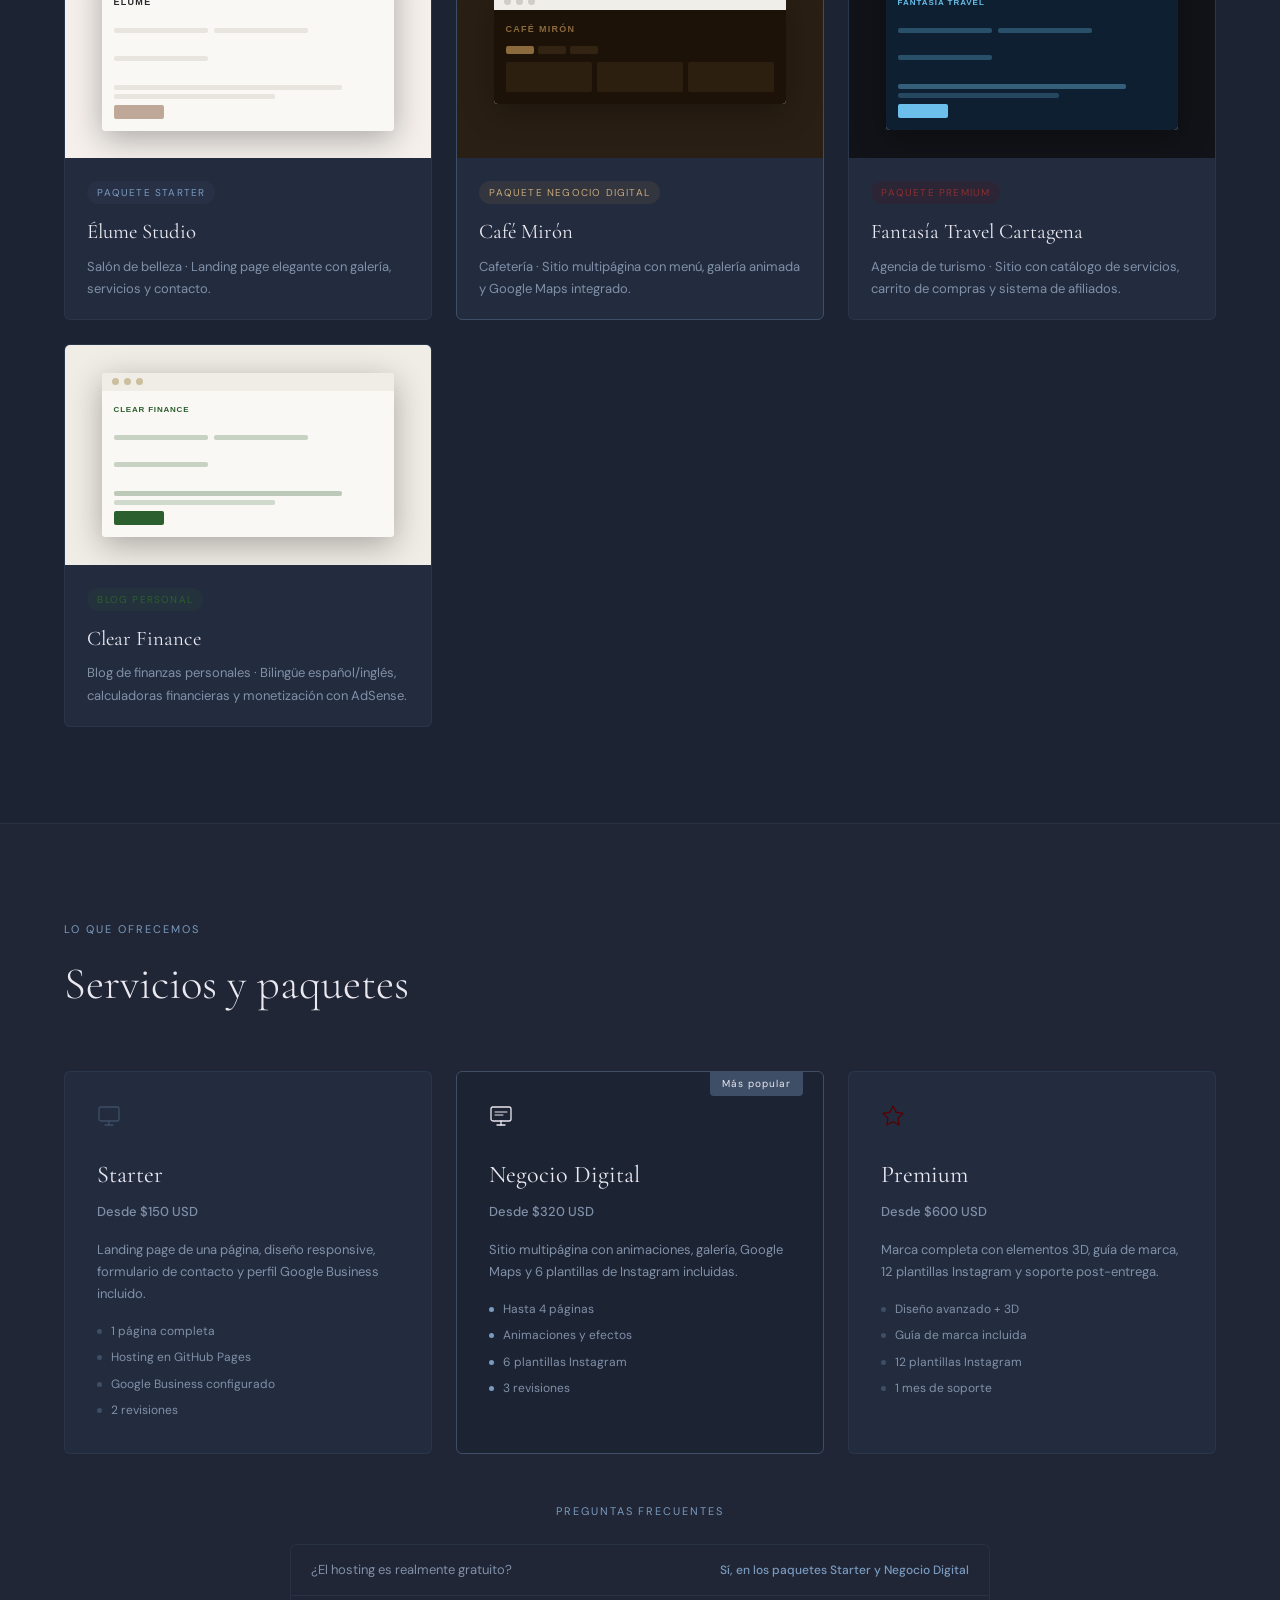
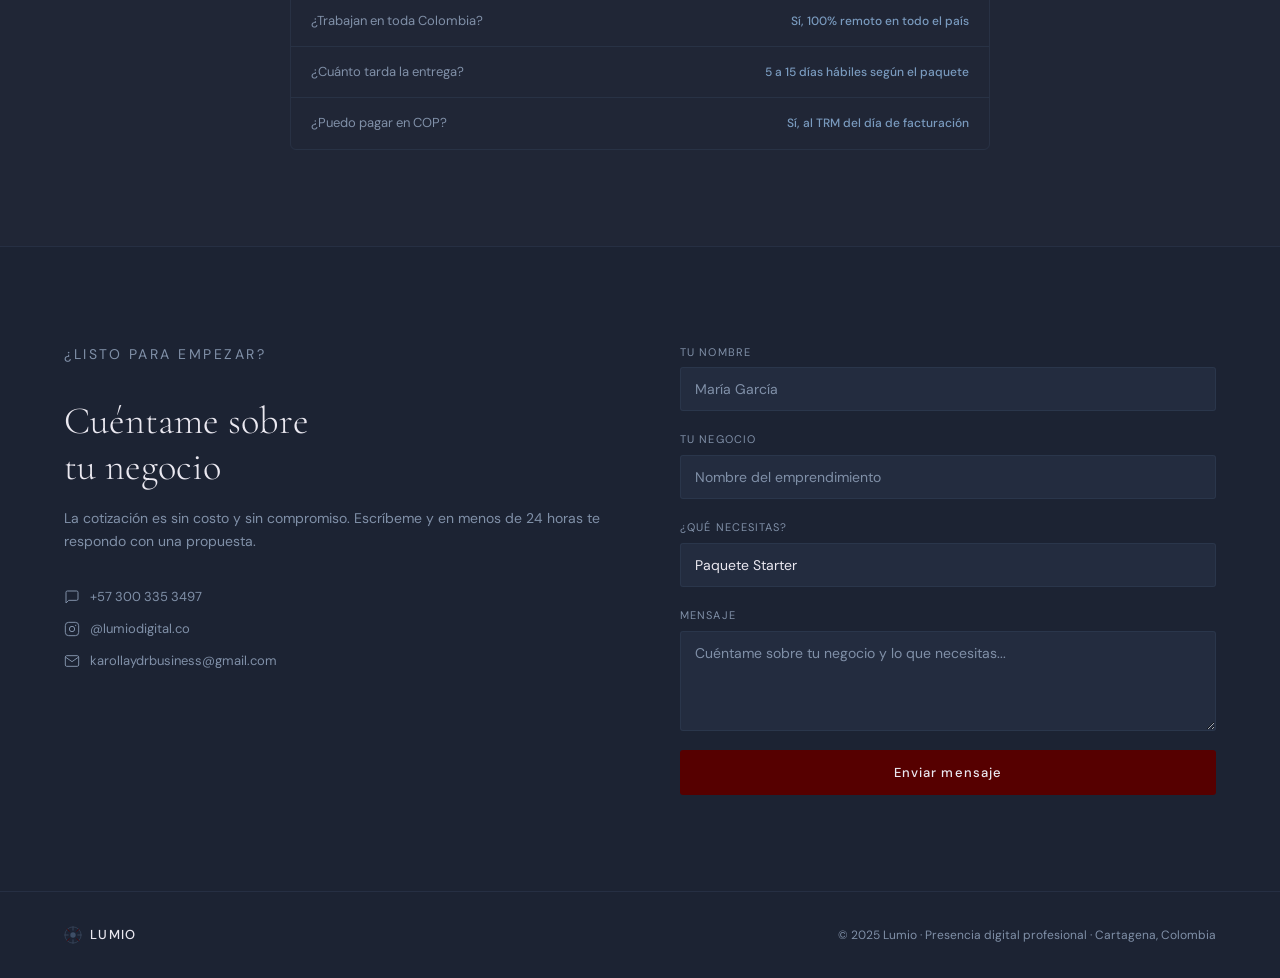
==== commit befb139b: "html actualizado" ====
--- a/index.html
+++ b/index.html
@@ -56,7 +56,7 @@
     "url": "https://lumioOG.github.io",
     "logo": "https://lumioOG.github.io/assets/logo.png",
     "image": "https://lumioOG.github.io/assets/og-image.jpg",
-    "telephone": "+573043987903",
+    "telephone": "+573003353497",
     "email": "karollaydrbusiness@gmail.com",
     "address": {
       "@type": "PostalAddress",
@@ -83,8 +83,8 @@
     "priceRange": "$$",
     "openingHours": "Mo-Fr 08:00-18:00",
     "sameAs": [
-      "https://www.instagram.com/lumio",
-      "https://wa.me/573043987903"
+      "https://www.instagram.com/lumiodigital.co",
+      "https://wa.me/573003353497"
     ],
     "hasOfferCatalog": {
       "@type": "OfferCatalog",
@@ -165,6 +165,7 @@
   <link rel="preconnect" href="https://fonts.gstatic.com" crossorigin>
   <link href="https://fonts.googleapis.com/css2?family=Cormorant+Garamond:ital,wght@0,300;0,400;0,600;1,300;1,400&family=DM+Sans:wght@300;400;500&display=swap" rel="stylesheet">
   <link rel="stylesheet" href="style.css">
+  <link rel="icon" type="image/png" href="Logo_Lumio.png">
 </head>
 <body>
 
@@ -191,7 +192,7 @@
       <li><a href="#servicios">Servicios</a></li>
       <li><a href="#contacto">Contacto</a></li>
     </ul>
-    <a href="https://wa.me/573043987903" target="_blank" rel="noopener" class="nav-cta" aria-label="Contactar a Lumio por WhatsApp">Hablemos</a>
+    <a href="https://wa.me/573003353497" target="_blank" rel="noopener" class="nav-cta" aria-label="Contactar a Lumio por WhatsApp">Hablemos</a>
   </nav>
 
   <!-- HERO -->
@@ -292,21 +293,50 @@
       <article class="project-card">
         <div class="project-img pi3">
           <div class="project-overlay">
-            <a href="noir-studio/index.html" class="project-link" target="_blank" rel="noopener" aria-label="Ver sitio web de Noir Studio">Ver sitio →</a>
+            <a href="https://fantasiatravel.github.io/FantasiaTravel.github.io/" class="project-link" target="_blank" rel="noopener" aria-label="Ver sitio web de Fantasía Travel Cartagena">Ver sitio →</a>
           </div>
           <div class="project-mockup" aria-hidden="true">
-            <div class="pm-bar pm-bar--dark"><span></span><span></span><span></span></div>
-            <div class="pm-content pm-noir">
-              <div class="pm-logo" style="color:#EAE8F0; letter-spacing:0.2em;">NOIR</div>
-              <div class="pm-hero-full"><div class="pm-line long" style="background:rgba(255,255,255,0.3)"></div><div class="pm-line medium" style="background:rgba(255,255,255,0.2)"></div></div>
-              <div class="pm-grid-2"><div class="pm-img-block dark"></div><div class="pm-img-block dark"></div></div>
+            <div class="pm-bar" style="background:#1A2A3A;"><span style="background:#4A8FC0"></span><span style="background:#4A8FC0"></span><span style="background:#4A8FC0"></span></div>
+            <div class="pm-content" style="background:#0D1F30;">
+              <div class="pm-logo" style="color:#6BBFEA; letter-spacing:0.12em; font-size:8px;">FANTASÍA TRAVEL</div>
+              <div class="pm-nav-lines"><div class="pm-line short" style="background:rgba(107,191,234,0.3)"></div><div class="pm-line short" style="background:rgba(107,191,234,0.3)"></div><div class="pm-line short" style="background:rgba(107,191,234,0.3)"></div></div>
+              <div class="pm-hero-block">
+                <div class="pm-line long" style="background:rgba(107,191,234,0.4)"></div>
+                <div class="pm-line medium" style="background:rgba(107,191,234,0.25)"></div>
+                <div class="pm-btn-sm" style="background:#6BBFEA"></div>
+              </div>
             </div>
           </div>
         </div>
         <div class="project-info">
           <span class="project-tag project-tag--premium">Paquete Premium</span>
-          <h3>Noir Studio</h3>
-          <p>Fotografía · Sitio premium con animaciones, galería inmersiva y guía de marca.</p>
+          <h3>Fantasía Travel Cartagena</h3>
+          <p>Agencia de turismo · Sitio con catálogo de servicios, carrito de compras y sistema de afiliados.</p>
+        </div>
+      </article>
+
+      <article class="project-card">
+        <div class="project-img" style="background:#F0EDE6;">
+          <div class="project-overlay">
+            <a href="https://clearfinance.github.io" class="project-link" target="_blank" rel="noopener" aria-label="Ver sitio web de Clear Finance">Ver sitio →</a>
+          </div>
+          <div class="project-mockup" aria-hidden="true">
+            <div class="pm-bar" style="background:#F0EDE6;"><span style="background:#CCBFA0"></span><span style="background:#CCBFA0"></span><span style="background:#CCBFA0"></span></div>
+            <div class="pm-content" style="background:#FAF8F4;">
+              <div class="pm-logo" style="color:#2C5F2E; letter-spacing:0.1em; font-size:8px;">CLEAR FINANCE</div>
+              <div class="pm-nav-lines"><div class="pm-line short" style="background:rgba(44,95,46,0.25)"></div><div class="pm-line short" style="background:rgba(44,95,46,0.25)"></div><div class="pm-line short" style="background:rgba(44,95,46,0.25)"></div></div>
+              <div class="pm-hero-block">
+                <div class="pm-line long" style="background:rgba(44,95,46,0.3)"></div>
+                <div class="pm-line medium" style="background:rgba(44,95,46,0.2)"></div>
+                <div class="pm-btn-sm" style="background:#2C5F2E"></div>
+              </div>
+            </div>
+          </div>
+        </div>
+        <div class="project-info">
+          <span class="project-tag" style="color:#2C5F2E; background:rgba(44,95,46,0.1);">Blog Personal</span>
+          <h3>Clear Finance</h3>
+          <p>Blog de finanzas personales · Bilingüe español/inglés, calculadoras financieras y monetización con AdSense.</p>
         </div>
       </article>
 
@@ -412,13 +442,13 @@
         <h2 id="contacto-title">Cuéntame sobre<br>tu negocio</h2>
         <p>La cotización es sin costo y sin compromiso. Escríbeme y en menos de 24 horas te respondo con una propuesta.</p>
         <div class="contact-channels">
-          <a href="https://wa.me/573043987903" target="_blank" rel="noopener" class="channel" aria-label="Contactar por WhatsApp al +57 304 398 7903">
+          <a href="https://wa.me/573003353497" target="_blank" rel="noopener" class="channel" aria-label="Contactar por WhatsApp al +57 300 335 3497">
             <svg width="16" height="16" viewBox="0 0 24 24" fill="none" aria-hidden="true"><path d="M21 15a2 2 0 0 1-2 2H7l-4 4V5a2 2 0 0 1 2-2h14a2 2 0 0 1 2 2z" stroke="currentColor" stroke-width="1.5" stroke-linejoin="round"/></svg>
-            +57 304 398 7903
+            +57 300 335 3497
           </a>
-          <a href="https://www.instagram.com/lumio" target="_blank" rel="noopener" class="channel" aria-label="Seguir a Lumio en Instagram">
+          <a href="https://www.instagram.com/lumiodigital.co" target="_blank" rel="noopener" class="channel" aria-label="Seguir a Lumio en Instagram">
             <svg width="16" height="16" viewBox="0 0 24 24" fill="none" aria-hidden="true"><rect x="2" y="2" width="20" height="20" rx="5" stroke="currentColor" stroke-width="1.5"/><circle cx="12" cy="12" r="4" stroke="currentColor" stroke-width="1.5"/><circle cx="17.5" cy="6.5" r="1" fill="currentColor"/></svg>
-            @lumio
+            @lumiodigital.co
           </a>
           <a href="mailto:karollaydrbusiness@gmail.com" class="channel" aria-label="Enviar correo a Lumio">
             <svg width="16" height="16" viewBox="0 0 24 24" fill="none" aria-hidden="true"><path d="M4 4h16c1.1 0 2 .9 2 2v12c0 1.1-.9 2-2 2H4c-1.1 0-2-.9-2-2V6c0-1.1.9-2 2-2z" stroke="currentColor" stroke-width="1.5"/><polyline points="22,6 12,13 2,6" stroke="currentColor" stroke-width="1.5"/></svg>
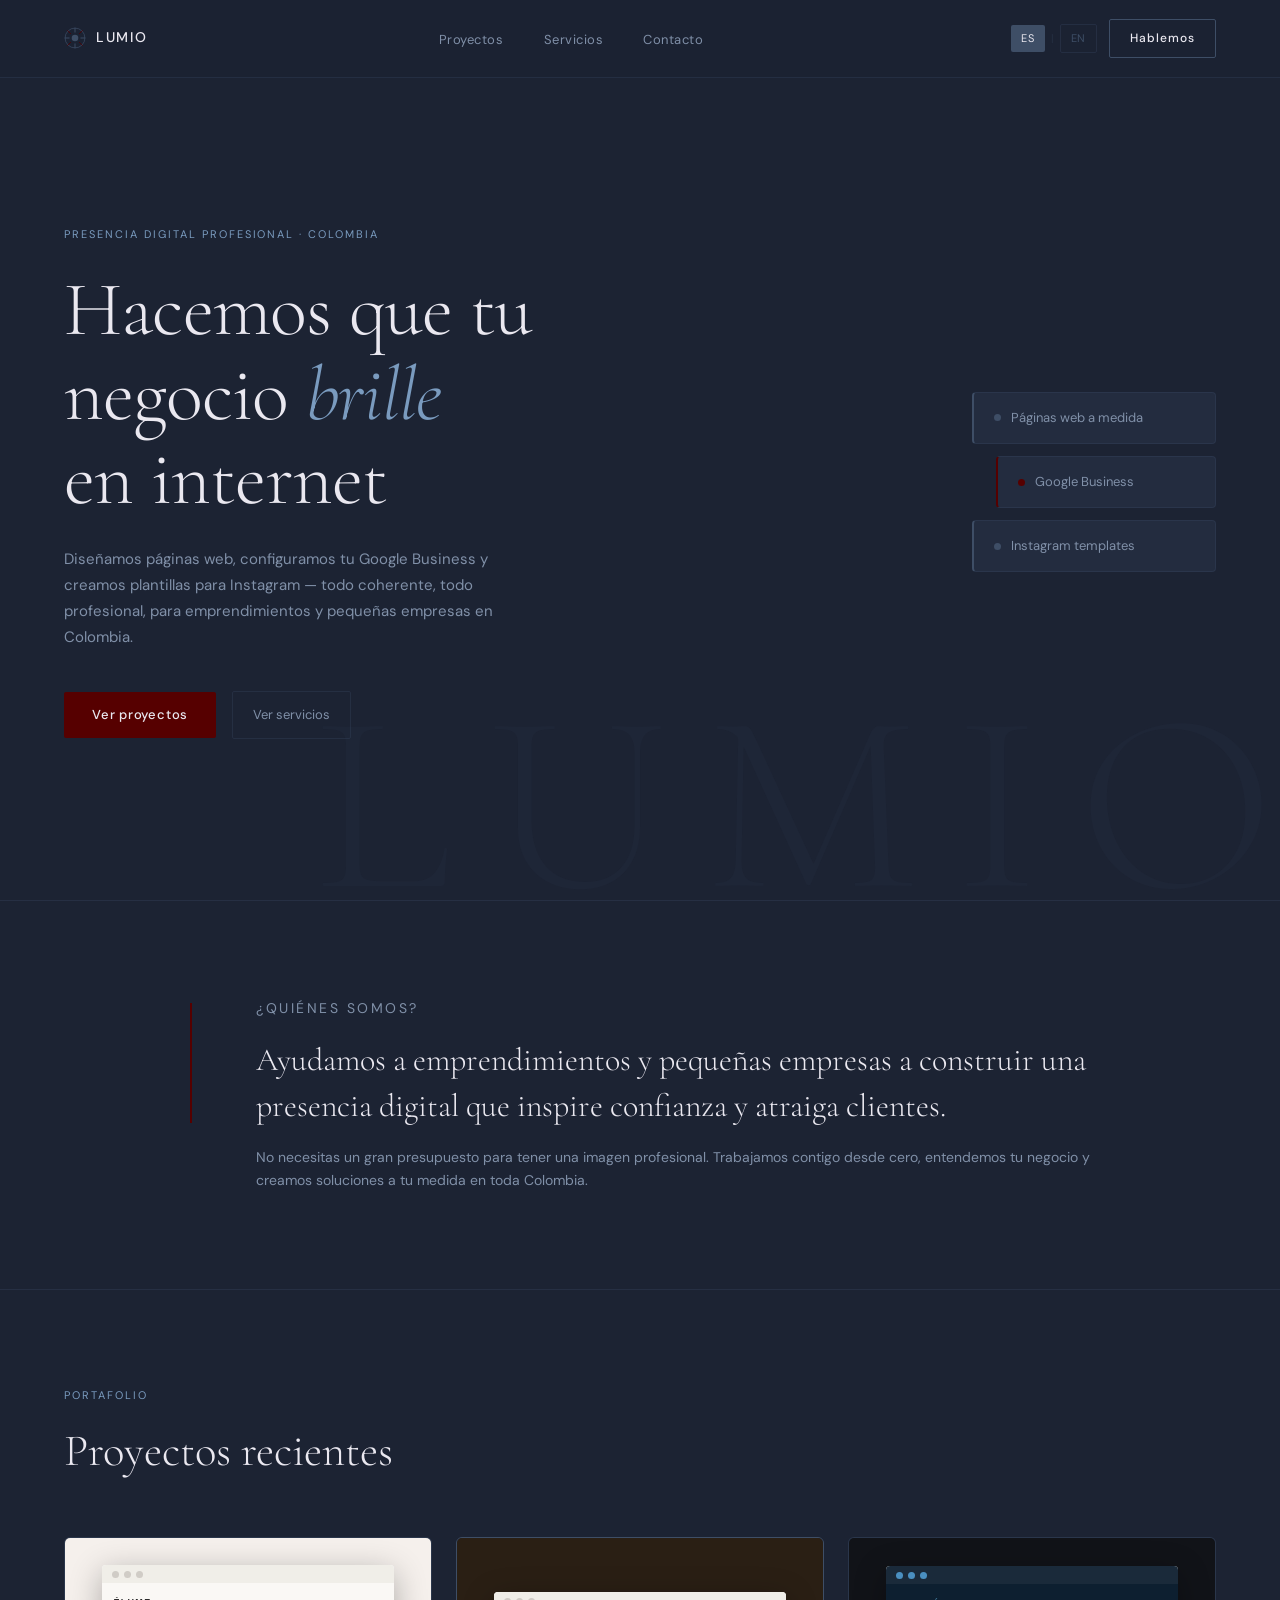
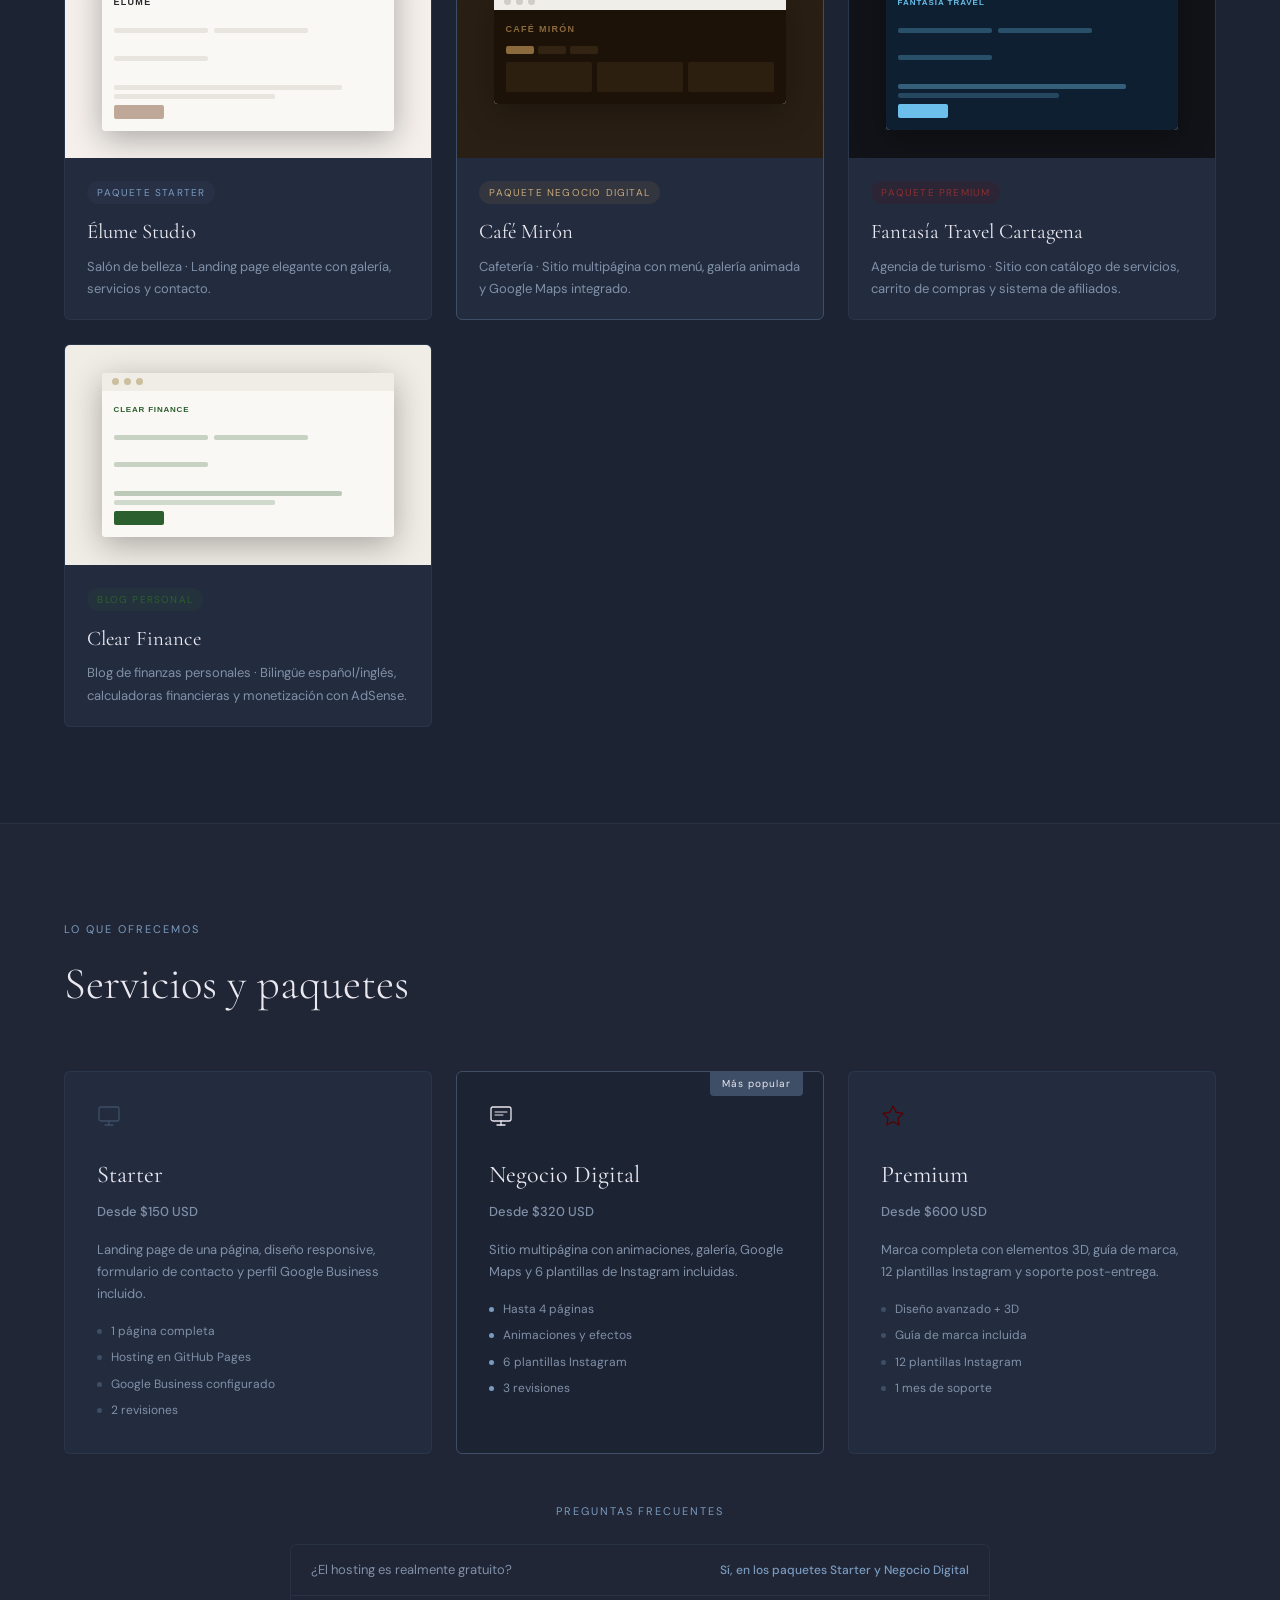
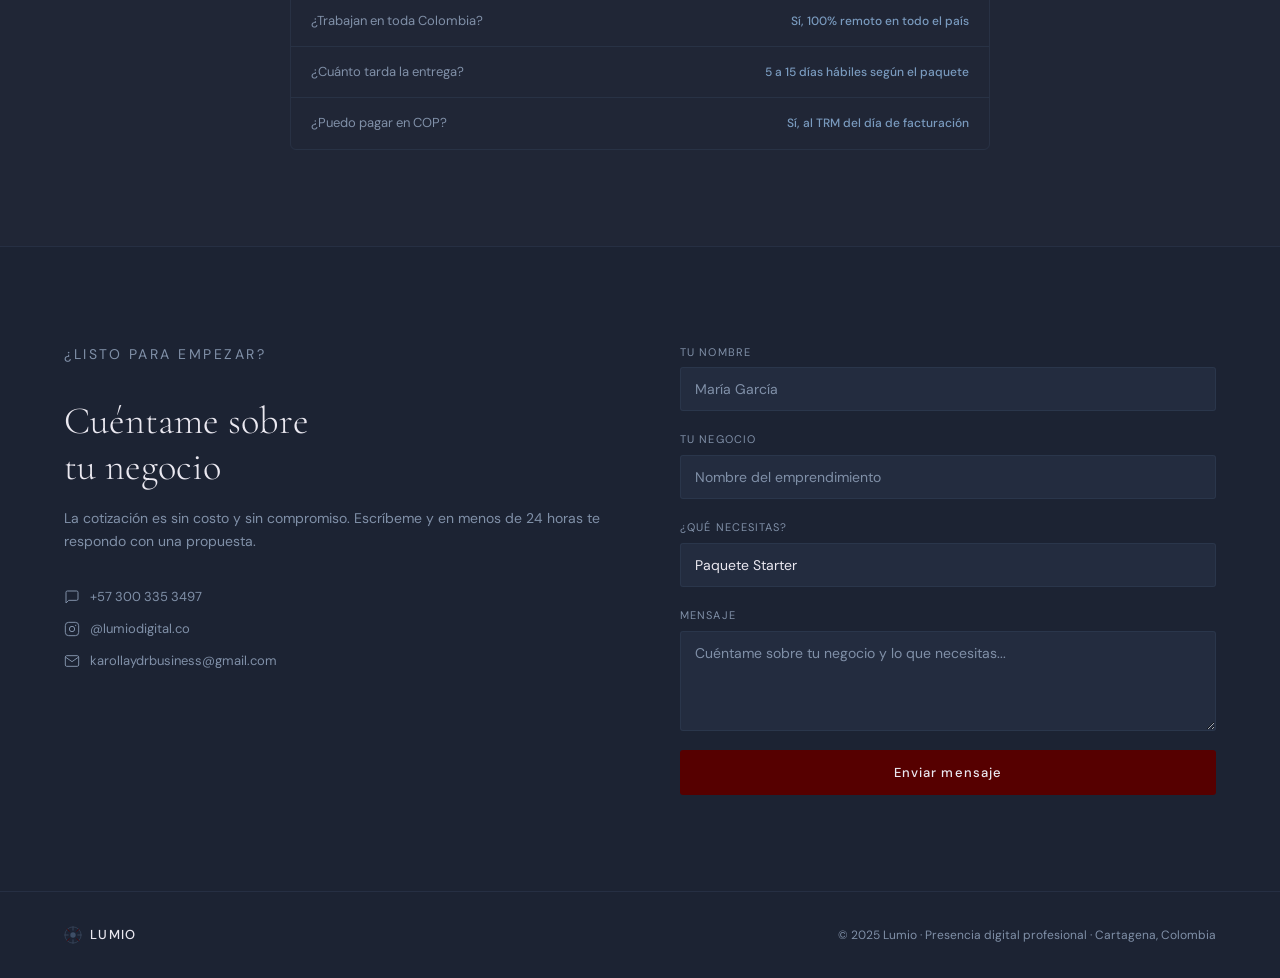
==== commit fa06ffe6: "arreglos" ====
--- a/index.html
+++ b/index.html
@@ -21,6 +21,13 @@
        CANONICAL — Evita contenido duplicado
   ════════════════════════════════════════════ -->
   <link rel="canonical" href="https://lumioOG.github.io/">
+  <!-- HREFLANG — SEO Internacional -->
+  <link rel="alternate" hreflang="es" href="https://lumioOG.github.io/">
+  <link rel="alternate" hreflang="en" href="https://lumioOG.github.io/index-en.html">
+  <link rel="alternate" hreflang="x-default" href="https://lumioOG.github.io/index-en.html">
+  <link rel="alternate" hreflang="es" href="https://lumioOG.github.io/">
+  <link rel="alternate" hreflang="en" href="https://lumioOG.github.io/index-en.html">
+  <link rel="alternate" hreflang="x-default" href="https://lumioOG.github.io/index-en.html">
 
   <!-- ═══════════════════════════════════════════
        OPEN GRAPH — Cómo se ve al compartir en redes
@@ -165,7 +172,15 @@
   <link rel="preconnect" href="https://fonts.gstatic.com" crossorigin>
   <link href="https://fonts.googleapis.com/css2?family=Cormorant+Garamond:ital,wght@0,300;0,400;0,600;1,300;1,400&family=DM+Sans:wght@300;400;500&display=swap" rel="stylesheet">
   <link rel="stylesheet" href="style.css">
+  <style>.lang-toggle{display:flex;align-items:center;gap:6px;margin-left:1rem}.lang-toggle a{font-size:11px;letter-spacing:0.08em;text-transform:uppercase;text-decoration:none;padding:4px 10px;border-radius:2px;transition:all .2s;font-family:"DM Sans",sans-serif}.lang-toggle a.active{background:var(--blue-mid);color:var(--cream)}.lang-toggle a:not(.active){color:var(--blue-mid);border:0.5px solid rgba(62,78,102,0.3)}.lang-sep{color:rgba(62,78,102,0.3);font-size:11px}</style>
   <link rel="icon" type="image/png" href="Logo_Lumio.png">
+  <style>
+    .lang-toggle{display:flex;align-items:center;gap:6px;margin-left:1rem}
+    .lang-toggle a{font-size:11px;letter-spacing:0.08em;text-transform:uppercase;text-decoration:none;padding:4px 10px;border-radius:2px;transition:all .2s;font-family:'DM Sans',sans-serif}
+    .lang-toggle a.active{background:var(--blue-mid);color:var(--cream)}
+    .lang-toggle a:not(.active){color:var(--blue-mid);border:0.5px solid rgba(62,78,102,0.3)}
+    .lang-sep{color:rgba(62,78,102,0.3);font-size:11px}
+  </style>
 </head>
 <body>
 
@@ -192,7 +207,7 @@
       <li><a href="#servicios">Servicios</a></li>
       <li><a href="#contacto">Contacto</a></li>
     </ul>
-    <a href="https://wa.me/573003353497" target="_blank" rel="noopener" class="nav-cta" aria-label="Contactar a Lumio por WhatsApp">Hablemos</a>
+    <div style="display:flex;align-items:center;gap:12px"><div class="lang-toggle"><a href="index.html" class="active">ES</a><span class="lang-sep">|</span><a href="index-en.html">EN</a></div><a href="https://wa.me/573003353497" target="_blank" rel="noopener" class="nav-cta" aria-label="Contactar a Lumio por WhatsApp">Hablemos</a></div>
   </nav>
 
   <!-- HERO -->
